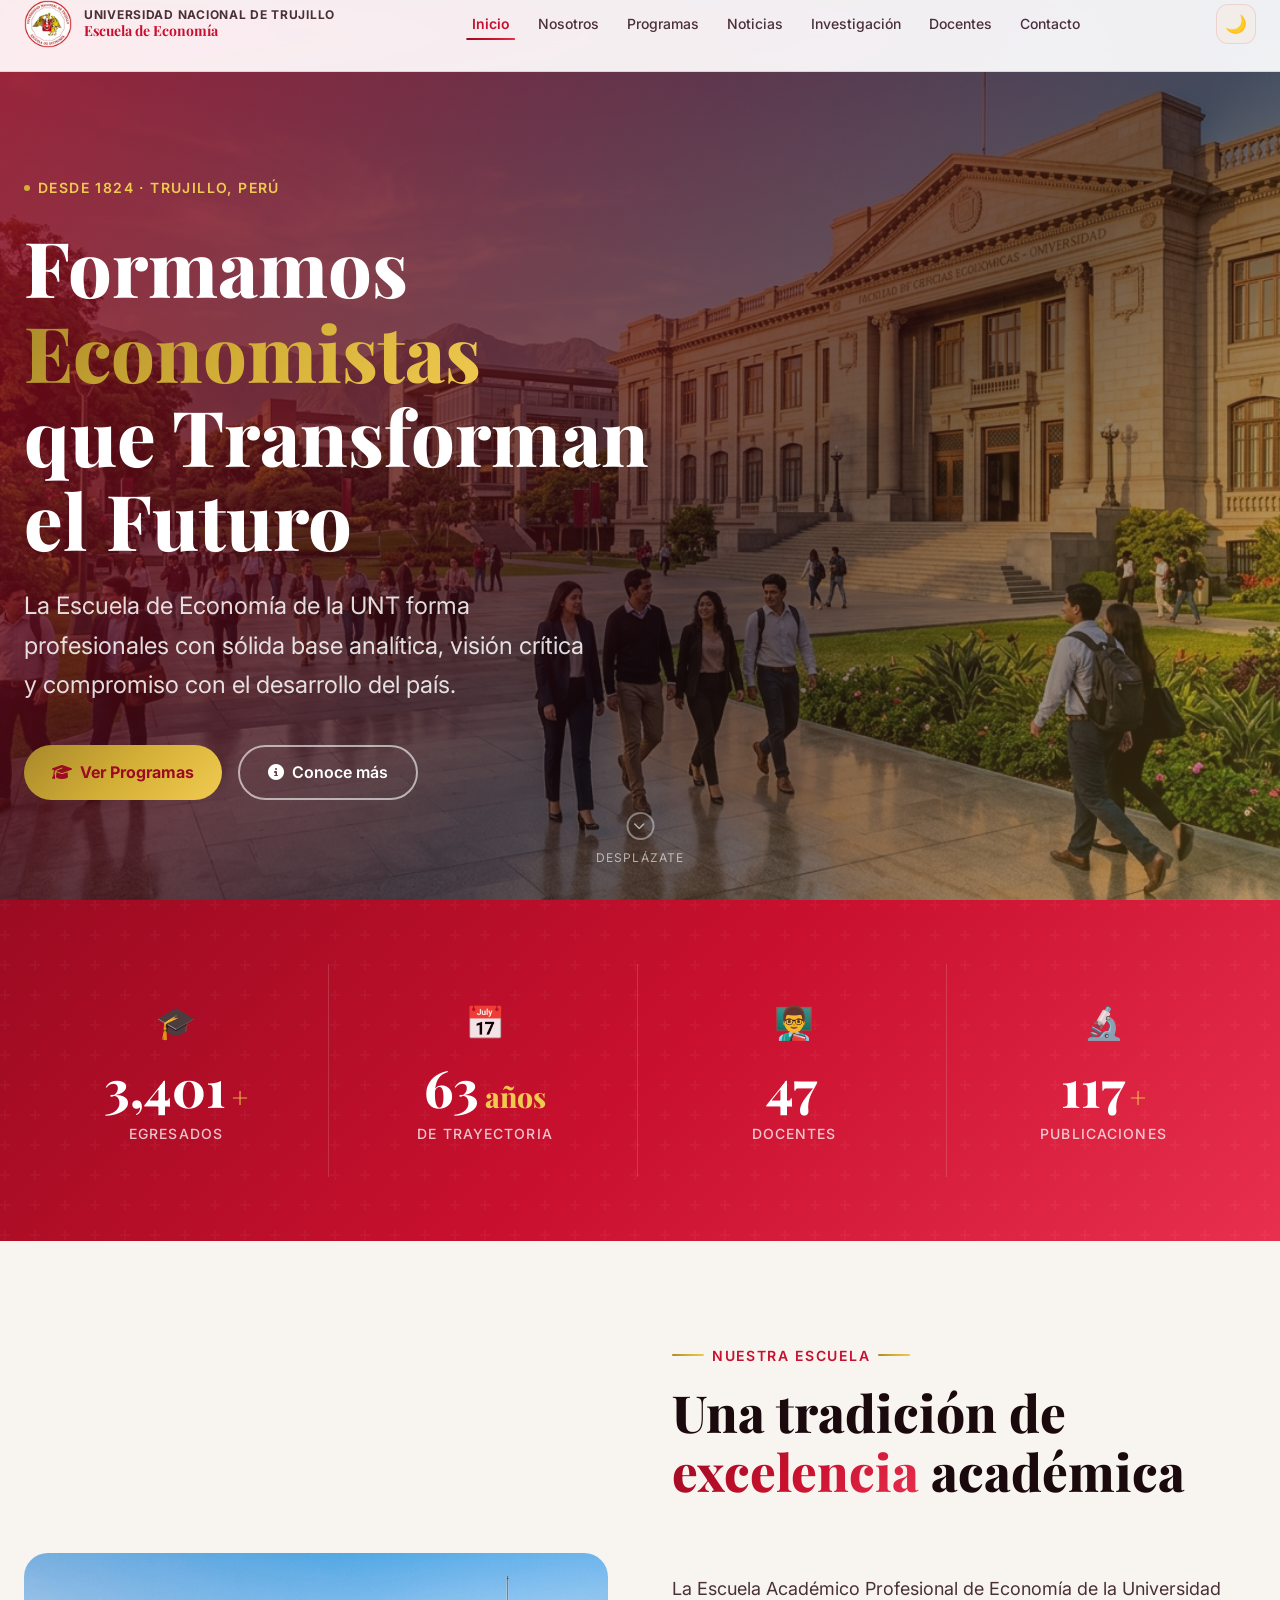
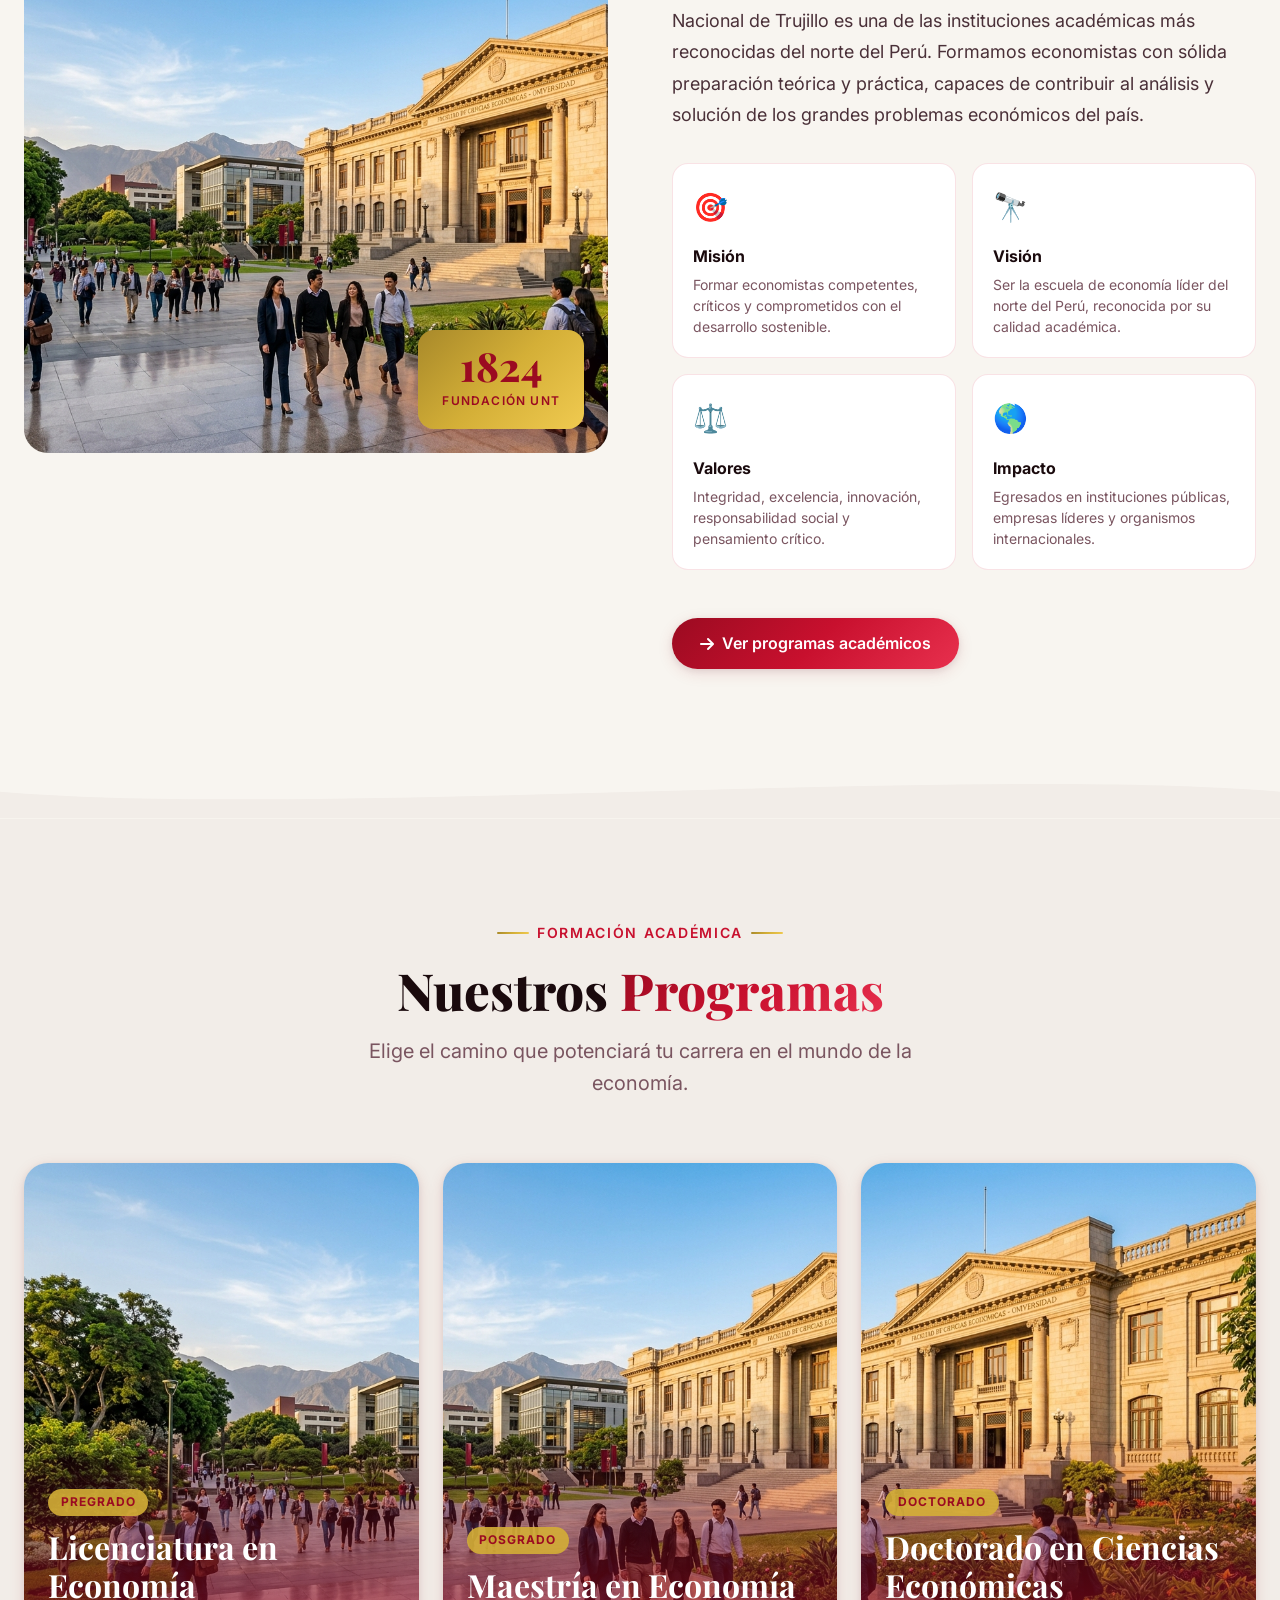
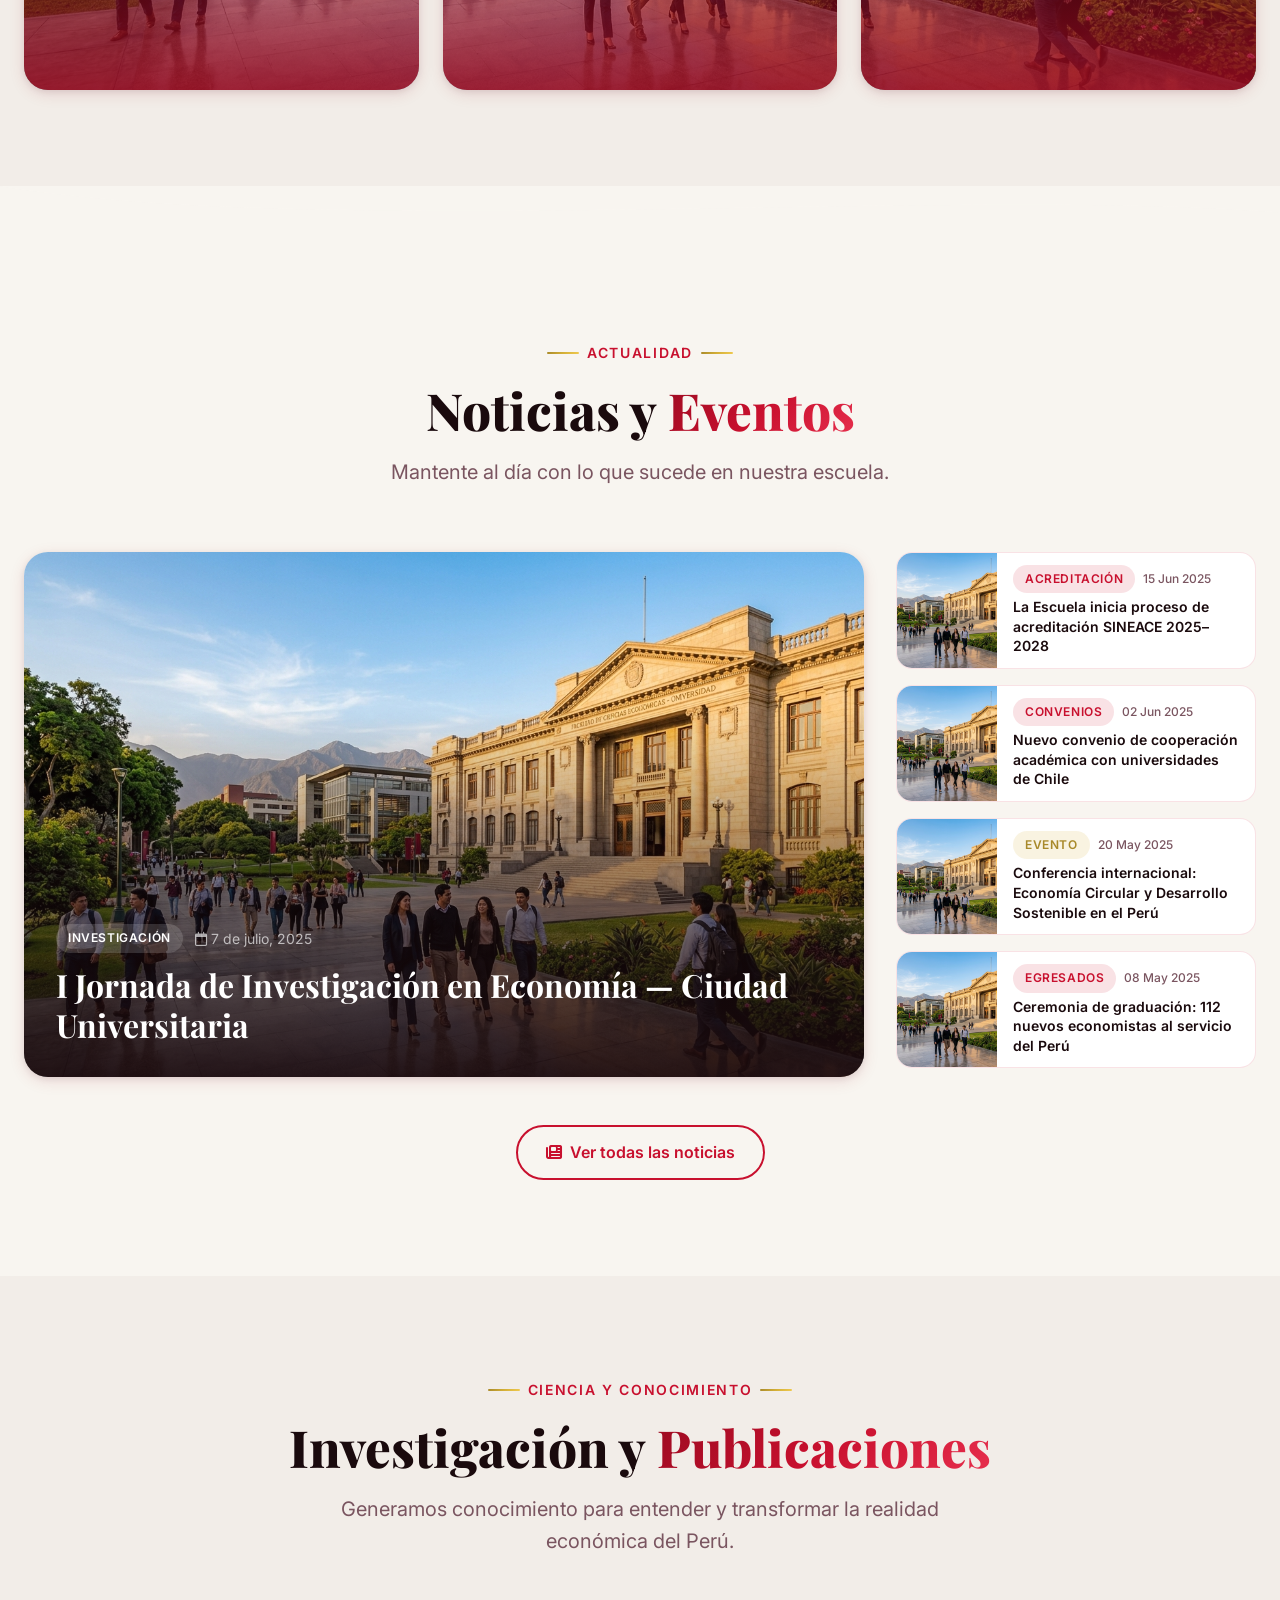
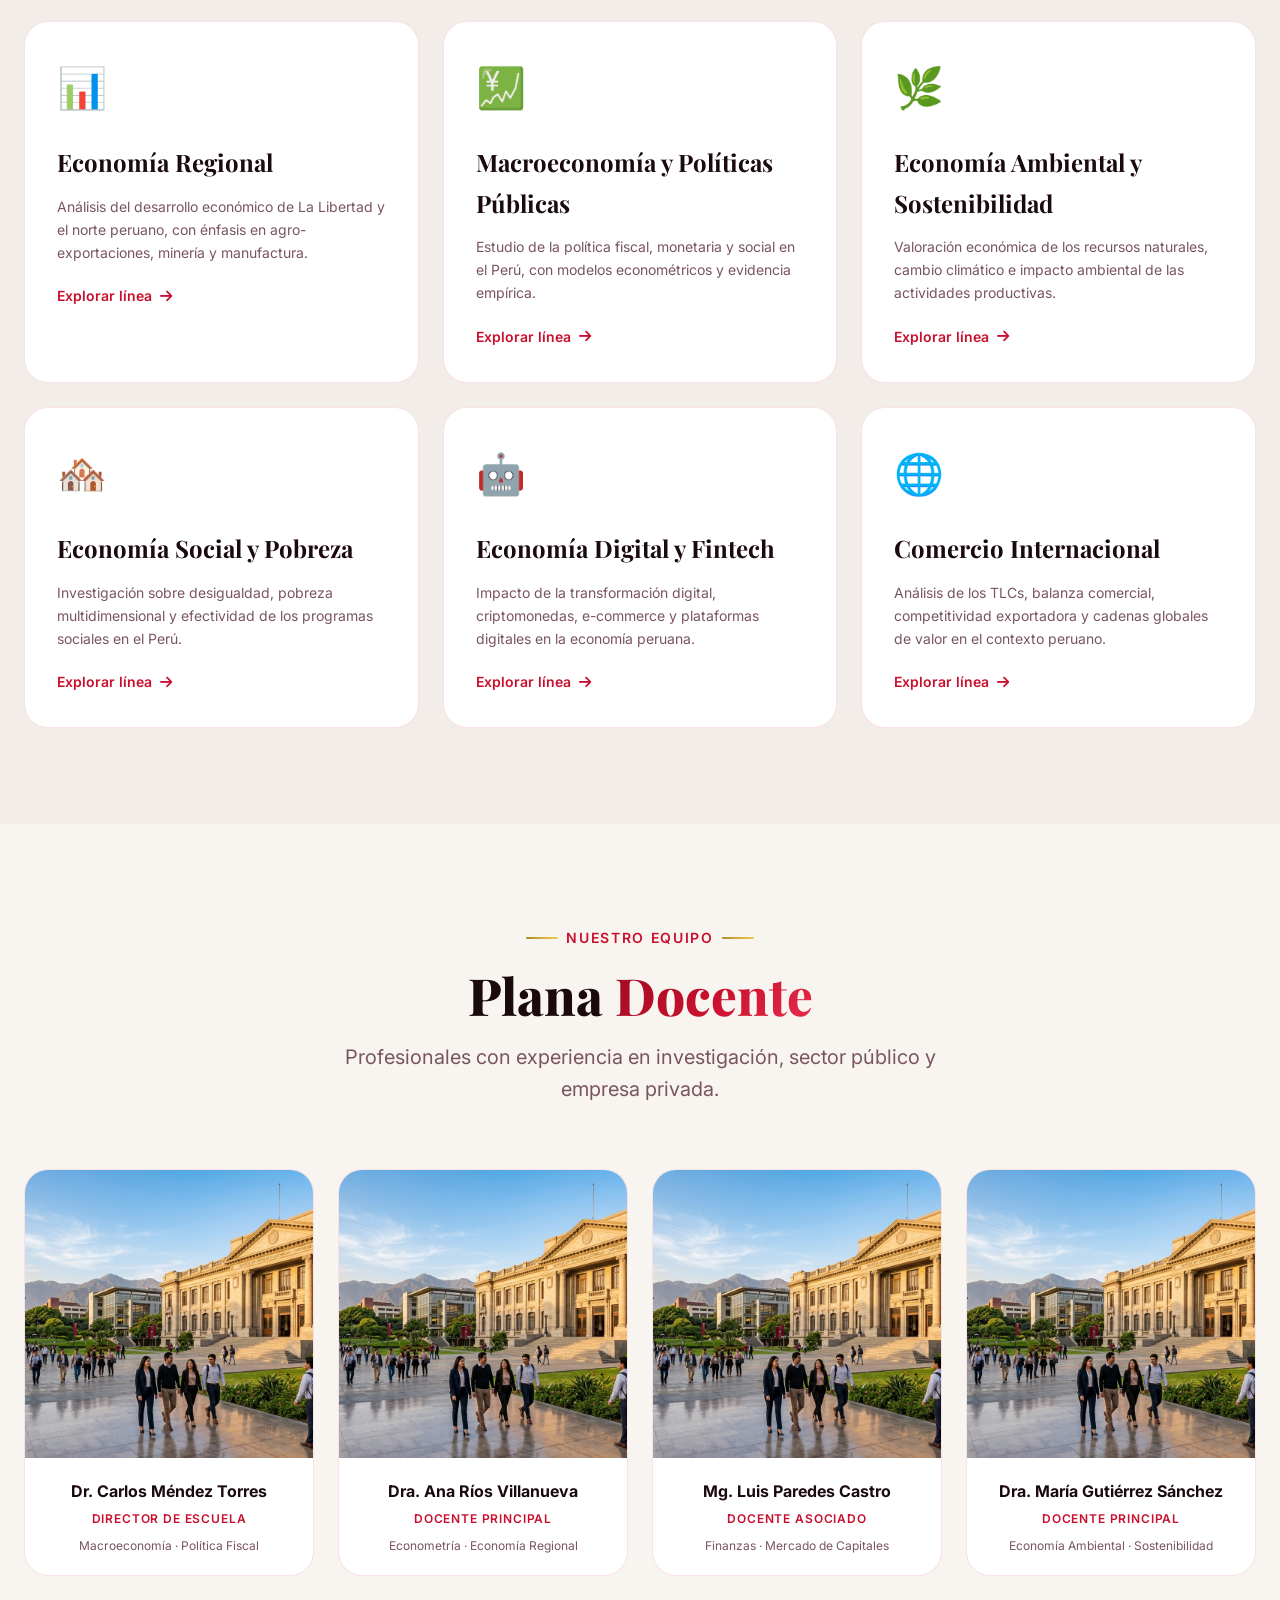
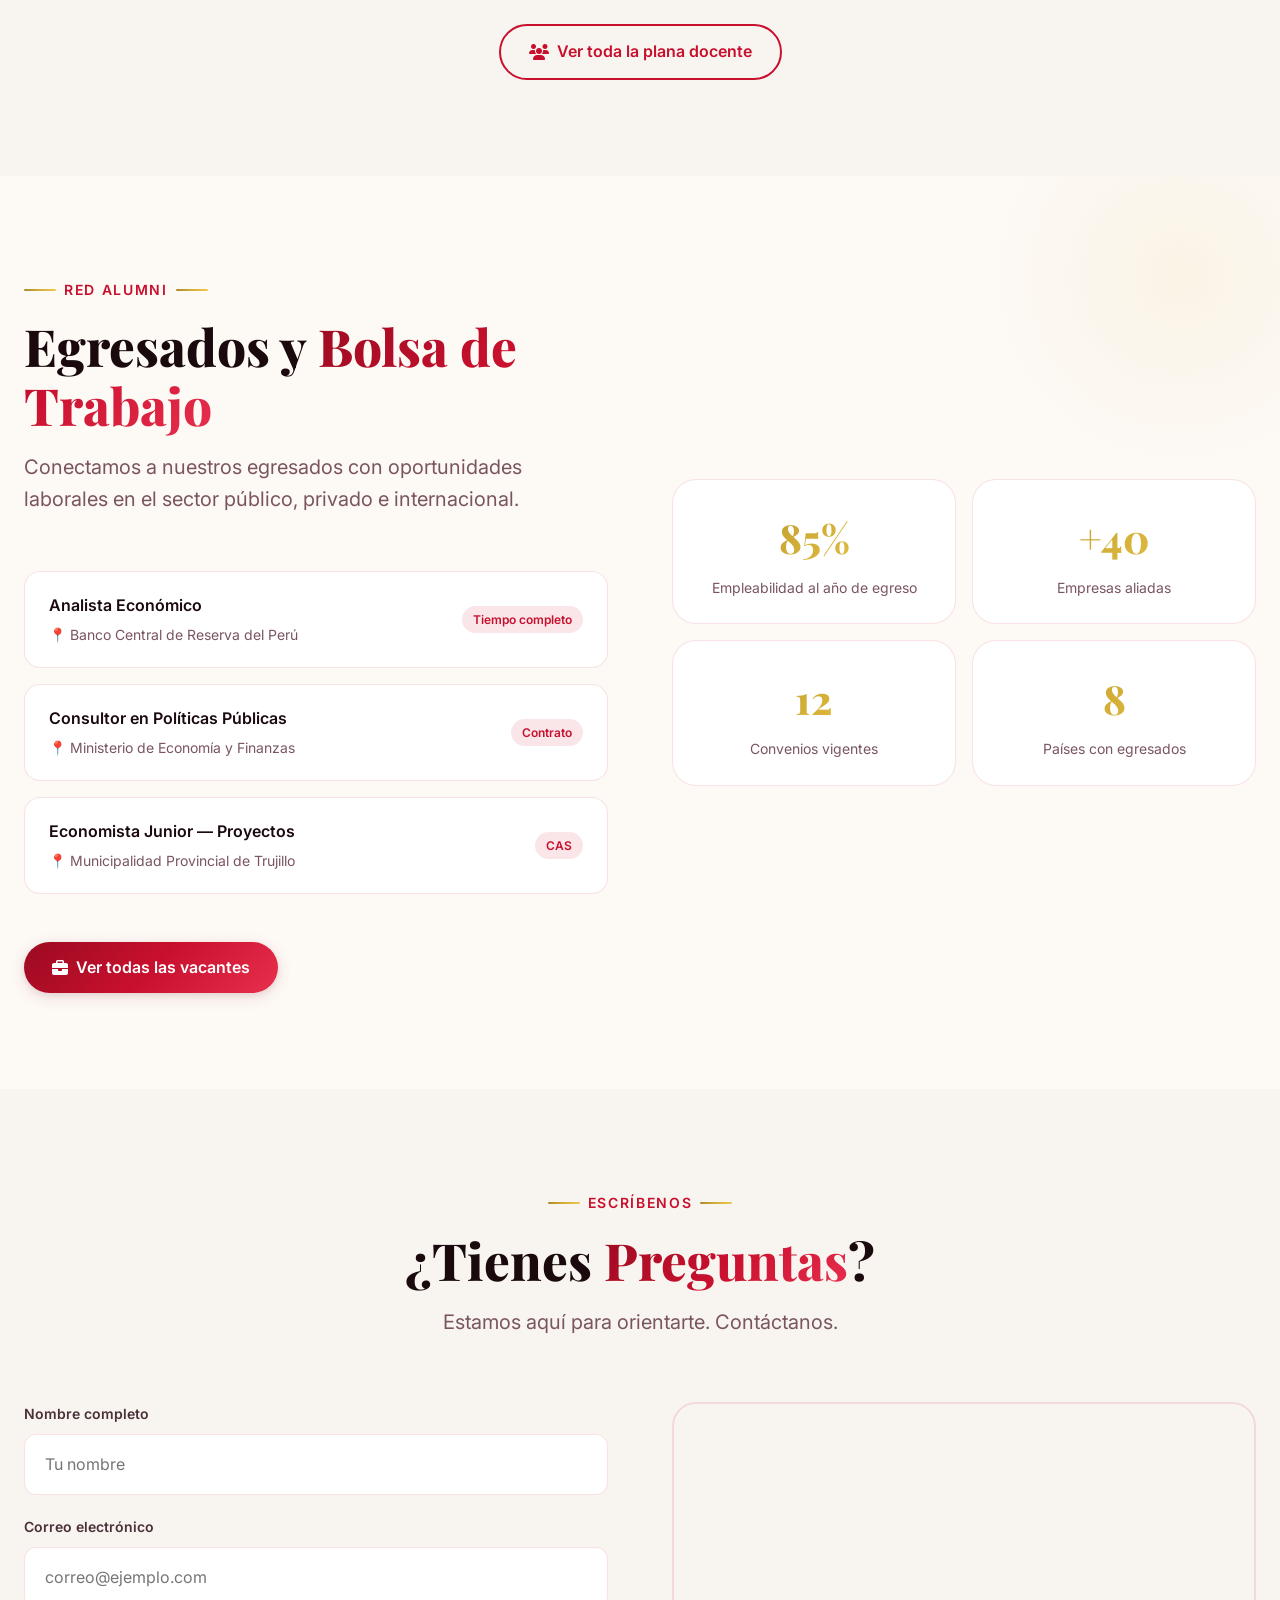
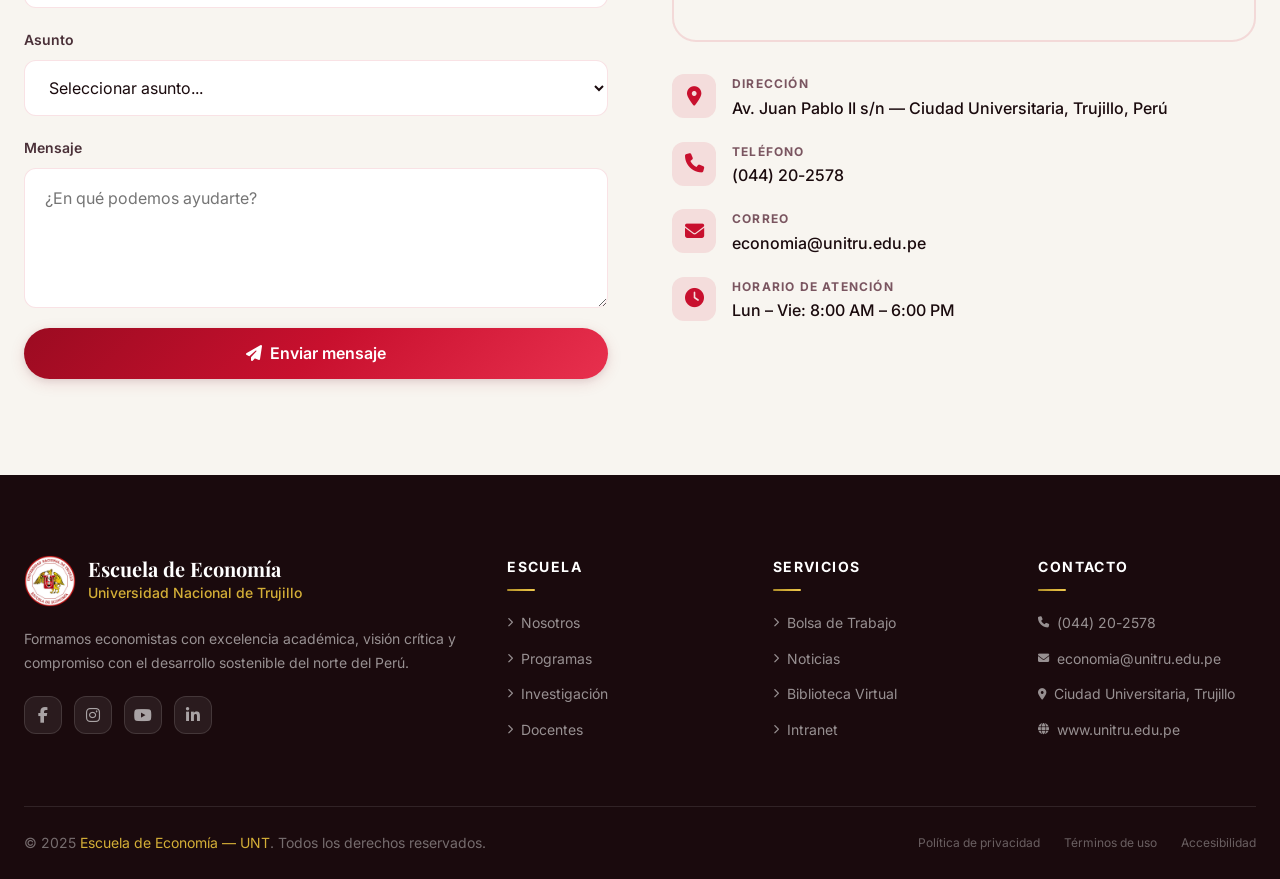
==== index.html @ b298e08c "Primer commit" ====
<!DOCTYPE html>
<html lang="es" data-theme="light">
<head>
  <meta charset="UTF-8" />
  <meta name="viewport" content="width=device-width, initial-scale=1.0" />
  <meta name="description" content="Escuela Académico Profesional de Economía de la Universidad Nacional de Trujillo. Formamos economistas líderes con visión crítica y compromiso social." />
  <meta name="keywords" content="Economía, UNT, Universidad Nacional de Trujillo, Escuela de Economía, licenciatura, maestría, investigación" />
  <meta name="author" content="Universidad Nacional de Trujillo" />
  <meta property="og:title" content="Escuela de Economía — Universidad Nacional de Trujillo" />
  <meta property="og:description" content="Formamos economistas líderes con visión crítica y compromiso social." />
  <meta property="og:type" content="website" />
  <title>Escuela de Economía — Universidad Nacional de Trujillo</title>

  <!-- Font Awesome -->
  <link rel="stylesheet" href="https://cdnjs.cloudflare.com/ajax/libs/font-awesome/6.5.0/css/all.min.css" />

  <!-- CSS -->
  <link rel="stylesheet" href="css/reset.css" />
  <link rel="stylesheet" href="css/variables.css" />
  <link rel="stylesheet" href="css/theme.css" />
  <link rel="stylesheet" href="css/main.css" />

  <!-- Theme script (se ejecuta antes del render para evitar flash) -->
  <script src="js/theme-toggle.js"></script>

  <style>
    /* Back-to-top button */
    #back-to-top {
      position: fixed;
      bottom: 2rem;
      right: 2rem;
      width: 48px;
      height: 48px;
      border-radius: 50%;
      background: var(--gradient-primary);
      color: #fff;
      display: flex;
      align-items: center;
      justify-content: center;
      font-size: 1.2rem;
      box-shadow: var(--shadow-lg);
      cursor: pointer;
      opacity: 0;
      transform: translateY(16px);
      transition: all var(--transition-base);
      z-index: 900;
      border: none;
    }
    #back-to-top.visible {
      opacity: 1;
      transform: translateY(0);
    }
    #back-to-top:hover {
      transform: translateY(-4px);
      box-shadow: var(--shadow-xl), var(--shadow-glow);
    }
    .theme-toggle .bounce-anim {
      animation: bounceBtn 0.4s ease;
    }
    @keyframes bounceBtn {
      0%  { transform: scale(1); }
      40% { transform: scale(1.25) rotate(20deg); }
      100%{ transform: scale(1) rotate(0deg); }
    }
  </style>
</head>
<body>

  <!-- ══════════════════════════════════════════
       NAVBAR
  ══════════════════════════════════════════ -->
  <header id="navbar" class="navbar" role="banner">
    <div class="container">
      <div class="navbar__inner">

        <!-- Marca -->
        <a href="#inicio" class="navbar__brand" aria-label="Inicio — Escuela de Economía UNT">
          <img src="assets/logo/logo_unt.png" alt="Escudo UNT" class="navbar__logo" />
          <div class="navbar__brand-text">
            <span class="navbar__brand-title">Universidad Nacional de Trujillo</span>
            <span class="navbar__brand-sub">Escuela de Economía</span>
          </div>
        </a>

        <!-- Nav desktop -->
        <nav class="navbar__nav" role="navigation" aria-label="Menú principal">
          <a href="#inicio"       class="navbar__link active">Inicio</a>
          <a href="#acerca"       class="navbar__link">Nosotros</a>
          <a href="#programas"    class="navbar__link">Programas</a>
          <a href="#noticias"     class="navbar__link">Noticias</a>
          <a href="#investigacion"class="navbar__link">Investigación</a>
          <a href="#docentes"     class="navbar__link">Docentes</a>
          <a href="#contacto"     class="navbar__link">Contacto</a>
        </nav>

        <!-- Acciones -->
        <div class="navbar__actions">
          <button
            id="theme-toggle-btn"
            class="theme-toggle"
            aria-label="Cambiar tema"
            title="Cambiar tema"
          >🌙</button>

          <button
            id="navbar-hamburger"
            class="navbar__hamburger"
            aria-label="Abrir menú"
            aria-expanded="false"
            aria-controls="navbar-mobile"
          >
            <span></span>
            <span></span>
            <span></span>
          </button>
        </div>

      </div>
    </div>
  </header>

  <!-- Menú mobile -->
  <nav id="navbar-mobile" class="navbar__mobile" role="navigation" aria-label="Menú móvil">
    <a href="#inicio"        class="navbar__mobile-link">🏛️ Inicio</a>
    <a href="#acerca"        class="navbar__mobile-link">📖 Nosotros</a>
    <a href="#programas"     class="navbar__mobile-link">🎓 Programas</a>
    <a href="#noticias"      class="navbar__mobile-link">📰 Noticias</a>
    <a href="#investigacion" class="navbar__mobile-link">🔬 Investigación</a>
    <a href="#docentes"      class="navbar__mobile-link">👨‍🏫 Docentes</a>
    <a href="#egresados"     class="navbar__mobile-link">💼 Egresados</a>
    <a href="#contacto"      class="navbar__mobile-link">📍 Contacto</a>
  </nav>

  <main id="main-content">

    <!-- ══════════════════════════════════════════
         HERO
    ══════════════════════════════════════════ -->
    <section id="inicio" class="hero" aria-label="Portada principal">
      <div class="hero__bg" role="img" aria-label="Campus universitario UNT"></div>
      <div class="hero__overlay"></div>

      <div class="container">
        <div class="hero__content">
          <div class="hero__eyebrow">
            <span class="hero__eyebrow-dot"></span>
            Desde 1824 · Trujillo, Perú
          </div>

          <h1 class="hero__title">
            Formamos <span class="accent">Economistas</span><br />
            que Transforman<br />el Futuro
          </h1>

          <p class="hero__subtitle">
            La Escuela de Economía de la UNT forma profesionales con sólida base
            analítica, visión crítica y compromiso con el desarrollo del país.
          </p>

          <div class="hero__cta">
            <a href="#programas" class="btn btn-accent" id="hero-cta-programas">
              <i class="fa-solid fa-graduation-cap"></i>
              Ver Programas
            </a>
            <a href="#acerca" class="btn btn-outline" id="hero-cta-nosotros" style="border-color:rgba(255,255,255,0.6); color:#fff;">
              <i class="fa-solid fa-circle-info"></i>
              Conoce más
            </a>
          </div>
        </div>
      </div>

      <div class="hero__scroll-hint" aria-hidden="true">
        <div class="hero__scroll-arrow">
          <i class="fa-solid fa-chevron-down" style="font-size:0.75rem;"></i>
        </div>
        <span>Desplázate</span>
      </div>
    </section>

    <!-- ══════════════════════════════════════════
         ESTADÍSTICAS
    ══════════════════════════════════════════ -->
    <section class="stats" aria-label="Estadísticas de la escuela">
      <div class="container">
        <div class="stats__grid">

          <div class="stat-card reveal">
            <div class="stat-card__icon">🎓</div>
            <div class="stat-card__number">
              <span data-counter="3500">0</span>
              <span class="suffix">+</span>
            </div>
            <div class="stat-card__label">Egresados</div>
          </div>

          <div class="stat-card reveal reveal-delay-1">
            <div class="stat-card__icon">📅</div>
            <div class="stat-card__number">
              <span data-counter="65">0</span>
              <span class="suffix">años</span>
            </div>
            <div class="stat-card__label">De trayectoria</div>
          </div>

          <div class="stat-card reveal reveal-delay-2">
            <div class="stat-card__icon">👨‍🏫</div>
            <div class="stat-card__number">
              <span data-counter="48">0</span>
              <span class="suffix"></span>
            </div>
            <div class="stat-card__label">Docentes</div>
          </div>

          <div class="stat-card reveal reveal-delay-3">
            <div class="stat-card__icon">🔬</div>
            <div class="stat-card__number">
              <span data-counter="120">0</span>
              <span class="suffix">+</span>
            </div>
            <div class="stat-card__label">Publicaciones</div>
          </div>

        </div>
      </div>
    </section>

    <!-- ══════════════════════════════════════════
         ACERCA DE
    ══════════════════════════════════════════ -->
    <section id="acerca" class="section" aria-labelledby="acerca-title">
      <div class="container">
        <div class="about__grid">

          <div class="about__image-wrap reveal">
            <img
              src="assets/images/hero_campus.jpg"
              alt="Campus de la Universidad Nacional de Trujillo"
              class="about__image"
              loading="lazy"
            />
            <div class="about__image-badge">
              <strong>1824</strong>
              <span>Fundación UNT</span>
            </div>
          </div>

          <div class="about__content reveal reveal-delay-2">
            <div class="section-header" style="text-align:left; margin-bottom:var(--space-8);">
              <div class="section-label">Nuestra Escuela</div>
              <h2 id="acerca-title" class="section-title">
                Una tradición de <span>excelencia</span> académica
              </h2>
            </div>

            <p class="about__text">
              La Escuela Académico Profesional de Economía de la Universidad Nacional de Trujillo
              es una de las instituciones académicas más reconocidas del norte del Perú. Formamos
              economistas con sólida preparación teórica y práctica, capaces de contribuir al
              análisis y solución de los grandes problemas económicos del país.
            </p>

            <div class="about__pillars">
              <div class="pillar-card">
                <div class="pillar-card__icon">🎯</div>
                <div class="pillar-card__title">Misión</div>
                <div class="pillar-card__desc">Formar economistas competentes, críticos y comprometidos con el desarrollo sostenible.</div>
              </div>
              <div class="pillar-card">
                <div class="pillar-card__icon">🔭</div>
                <div class="pillar-card__title">Visión</div>
                <div class="pillar-card__desc">Ser la escuela de economía líder del norte del Perú, reconocida por su calidad académica.</div>
              </div>
              <div class="pillar-card">
                <div class="pillar-card__icon">⚖️</div>
                <div class="pillar-card__title">Valores</div>
                <div class="pillar-card__desc">Integridad, excelencia, innovación, responsabilidad social y pensamiento crítico.</div>
              </div>
              <div class="pillar-card">
                <div class="pillar-card__icon">🌎</div>
                <div class="pillar-card__title">Impacto</div>
                <div class="pillar-card__desc">Egresados en instituciones públicas, empresas líderes y organismos internacionales.</div>
              </div>
            </div>

            <div style="margin-top:var(--space-6);">
              <a href="#programas" class="btn btn-primary" id="acerca-cta">
                <i class="fa-solid fa-arrow-right"></i>
                Ver programas académicos
              </a>
            </div>
          </div>

        </div>
      </div>
    </section>

    <!-- WAVE DIVIDER -->
    <div class="wave-divider" aria-hidden="true">
      <svg viewBox="0 0 1440 60" xmlns="http://www.w3.org/2000/svg" preserveAspectRatio="none">
        <path d="M0,30 C360,60 1080,0 1440,30 L1440,60 L0,60 Z" fill="var(--clr-bg-alt)" />
      </svg>
    </div>

    <!-- ══════════════════════════════════════════
         PROGRAMAS ACADÉMICOS
    ══════════════════════════════════════════ -->
    <section id="programas" class="section section--alt" aria-labelledby="programas-title">
      <div class="container">
        <div class="section-header reveal">
          <div class="section-label">Formación Académica</div>
          <h2 id="programas-title" class="section-title">Nuestros <span>Programas</span></h2>
          <p class="section-subtitle">
            Elige el camino que potenciará tu carrera en el mundo de la economía.
          </p>
        </div>

        <div class="programs__grid">

          <div class="program-card reveal">
            <div class="program-card__bg" style="background-image: url('assets/images/hero_campus.jpg'); background-position: left center;"></div>
            <div class="program-card__overlay"></div>
            <div class="program-card__content">
              <span class="program-card__badge">Pregrado</span>
              <h3 class="program-card__title">Licenciatura en Economía</h3>
              <p class="program-card__desc">
                Programa de 5 años con sólida formación en teoría económica, econometría,
                políticas públicas y gestión empresarial.
              </p>
              <a href="#contacto" class="program-card__link" id="prog-licenciatura">
                Más información <i class="fa-solid fa-arrow-right"></i>
              </a>
            </div>
          </div>

          <div class="program-card reveal reveal-delay-2">
            <div class="program-card__bg" style="background-image: url('assets/images/hero_campus.jpg'); background-position: center;"></div>
            <div class="program-card__overlay"></div>
            <div class="program-card__content">
              <span class="program-card__badge">Posgrado</span>
              <h3 class="program-card__title">Maestría en Economía</h3>
              <p class="program-card__desc">
                Profundización en economía aplicada, investigación cuantitativa
                y políticas de desarrollo regional y nacional.
              </p>
              <a href="#contacto" class="program-card__link" id="prog-maestria">
                Más información <i class="fa-solid fa-arrow-right"></i>
              </a>
            </div>
          </div>

          <div class="program-card reveal reveal-delay-3">
            <div class="program-card__bg" style="background-image: url('assets/images/hero_campus.jpg'); background-position: right center;"></div>
            <div class="program-card__overlay"></div>
            <div class="program-card__content">
              <span class="program-card__badge">Doctorado</span>
              <h3 class="program-card__title">Doctorado en Ciencias Económicas</h3>
              <p class="program-card__desc">
                Formación de alto nivel para investigadores y académicos con impacto
                en la frontera del conocimiento económico.
              </p>
              <a href="#contacto" class="program-card__link" id="prog-doctorado">
                Más información <i class="fa-solid fa-arrow-right"></i>
              </a>
            </div>
          </div>

        </div>
      </div>
    </section>

    <!-- WAVE DIVIDER -->
    <div class="wave-divider" aria-hidden="true">
      <svg viewBox="0 0 1440 60" xmlns="http://www.w3.org/2000/svg" preserveAspectRatio="none">
        <path d="M0,0 C360,60 1080,0 1440,30 L1440,60 L0,60 Z" fill="var(--clr-bg)" />
      </svg>
    </div>

    <!-- ══════════════════════════════════════════
         NOTICIAS Y EVENTOS
    ══════════════════════════════════════════ -->
    <section id="noticias" class="section" aria-labelledby="noticias-title">
      <div class="container">
        <div class="section-header reveal">
          <div class="section-label">Actualidad</div>
          <h2 id="noticias-title" class="section-title">Noticias y <span>Eventos</span></h2>
          <p class="section-subtitle">Mantente al día con lo que sucede en nuestra escuela.</p>
        </div>

        <div class="news__layout">

          <!-- Noticia principal -->
          <div class="news__main-card reveal">
            <img
              src="assets/images/hero_campus.jpg"
              alt="I Jornada de Investigación en Economía"
              class="news__main-img"
              loading="lazy"
            />
            <div class="news__main-overlay"></div>
            <div class="news__main-content">
              <div class="news__main-meta">
                <span class="badge badge--dark">Investigación</span>
                <span style="color:rgba(255,255,255,0.65); font-size:var(--text-sm);">
                  <i class="fa-regular fa-calendar"></i> 7 de julio, 2025
                </span>
              </div>
              <h3 class="news__main-title">
                I Jornada de Investigación en Economía — Ciudad Universitaria
              </h3>
            </div>
          </div>

          <!-- Lista de noticias -->
          <div class="news__list reveal reveal-delay-2">

            <article class="news-item">
              <img src="assets/images/hero_campus.jpg" alt="Acreditación" class="news-item__img" loading="lazy" />
              <div class="news-item__content">
                <div class="news-item__meta">
                  <span class="badge badge--primary">Acreditación</span>
                  <span class="news-item__date">15 Jun 2025</span>
                </div>
                <h4 class="news-item__title">La Escuela inicia proceso de acreditación SINEACE 2025–2028</h4>
              </div>
            </article>

            <article class="news-item">
              <img src="assets/images/hero_campus.jpg" alt="Convenio" class="news-item__img" loading="lazy" />
              <div class="news-item__content">
                <div class="news-item__meta">
                  <span class="badge badge--primary">Convenios</span>
                  <span class="news-item__date">02 Jun 2025</span>
                </div>
                <h4 class="news-item__title">Nuevo convenio de cooperación académica con universidades de Chile</h4>
              </div>
            </article>

            <article class="news-item">
              <img src="assets/images/hero_campus.jpg" alt="Conferencia" class="news-item__img" loading="lazy" />
              <div class="news-item__content">
                <div class="news-item__meta">
                  <span class="badge badge--accent">Evento</span>
                  <span class="news-item__date">20 May 2025</span>
                </div>
                <h4 class="news-item__title">Conferencia internacional: Economía Circular y Desarrollo Sostenible en el Perú</h4>
              </div>
            </article>

            <article class="news-item">
              <img src="assets/images/hero_campus.jpg" alt="Egresados" class="news-item__img" loading="lazy" />
              <div class="news-item__content">
                <div class="news-item__meta">
                  <span class="badge badge--primary">Egresados</span>
                  <span class="news-item__date">08 May 2025</span>
                </div>
                <h4 class="news-item__title">Ceremonia de graduación: 112 nuevos economistas al servicio del Perú</h4>
              </div>
            </article>

          </div>
        </div>

        <div class="news__more reveal">
          <a href="#" class="btn btn-outline" id="btn-ver-noticias">
            <i class="fa-solid fa-newspaper"></i>
            Ver todas las noticias
          </a>
        </div>
      </div>
    </section>

    <!-- ══════════════════════════════════════════
         INVESTIGACIÓN
    ══════════════════════════════════════════ -->
    <section id="investigacion" class="section section--alt" aria-labelledby="investigacion-title">
      <div class="container">
        <div class="section-header reveal">
          <div class="section-label">Ciencia y Conocimiento</div>
          <h2 id="investigacion-title" class="section-title">Investigación y <span>Publicaciones</span></h2>
          <p class="section-subtitle">
            Generamos conocimiento para entender y transformar la realidad económica del Perú.
          </p>
        </div>

        <div class="research__grid">

          <div class="research-card reveal">
            <div class="research-card__icon">📊</div>
            <h3 class="research-card__title">Economía Regional</h3>
            <p class="research-card__desc">
              Análisis del desarrollo económico de La Libertad y el norte peruano,
              con énfasis en agro-exportaciones, minería y manufactura.
            </p>
            <a href="#" class="research-card__link" id="inv-regional">
              Explorar línea <i class="fa-solid fa-arrow-right"></i>
            </a>
          </div>

          <div class="research-card reveal reveal-delay-1">
            <div class="research-card__icon">💹</div>
            <h3 class="research-card__title">Macroeconomía y Políticas Públicas</h3>
            <p class="research-card__desc">
              Estudio de la política fiscal, monetaria y social en el Perú,
              con modelos econométricos y evidencia empírica.
            </p>
            <a href="#" class="research-card__link" id="inv-macro">
              Explorar línea <i class="fa-solid fa-arrow-right"></i>
            </a>
          </div>

          <div class="research-card reveal reveal-delay-2">
            <div class="research-card__icon">🌿</div>
            <h3 class="research-card__title">Economía Ambiental y Sostenibilidad</h3>
            <p class="research-card__desc">
              Valoración económica de los recursos naturales, cambio climático
              e impacto ambiental de las actividades productivas.
            </p>
            <a href="#" class="research-card__link" id="inv-ambiental">
              Explorar línea <i class="fa-solid fa-arrow-right"></i>
            </a>
          </div>

          <div class="research-card reveal reveal-delay-1">
            <div class="research-card__icon">🏘️</div>
            <h3 class="research-card__title">Economía Social y Pobreza</h3>
            <p class="research-card__desc">
              Investigación sobre desigualdad, pobreza multidimensional y
              efectividad de los programas sociales en el Perú.
            </p>
            <a href="#" class="research-card__link" id="inv-social">
              Explorar línea <i class="fa-solid fa-arrow-right"></i>
            </a>
          </div>

          <div class="research-card reveal reveal-delay-2">
            <div class="research-card__icon">🤖</div>
            <h3 class="research-card__title">Economía Digital y Fintech</h3>
            <p class="research-card__desc">
              Impacto de la transformación digital, criptomonedas, e-commerce
              y plataformas digitales en la economía peruana.
            </p>
            <a href="#" class="research-card__link" id="inv-digital">
              Explorar línea <i class="fa-solid fa-arrow-right"></i>
            </a>
          </div>

          <div class="research-card reveal reveal-delay-3">
            <div class="research-card__icon">🌐</div>
            <h3 class="research-card__title">Comercio Internacional</h3>
            <p class="research-card__desc">
              Análisis de los TLCs, balanza comercial, competitividad exportadora
              y cadenas globales de valor en el contexto peruano.
            </p>
            <a href="#" class="research-card__link" id="inv-comercio">
              Explorar línea <i class="fa-solid fa-arrow-right"></i>
            </a>
          </div>

        </div>
      </div>
    </section>

    <!-- ══════════════════════════════════════════
         DOCENTES
    ══════════════════════════════════════════ -->
    <section id="docentes" class="section" aria-labelledby="docentes-title">
      <div class="container">
        <div class="section-header reveal">
          <div class="section-label">Nuestro Equipo</div>
          <h2 id="docentes-title" class="section-title">Plana <span>Docente</span></h2>
          <p class="section-subtitle">
            Profesionales con experiencia en investigación, sector público y empresa privada.
          </p>
        </div>

        <div class="faculty__grid">

          <div class="faculty-card reveal">
            <div class="faculty-card__img-wrap">
              <img src="assets/images/hero_campus.jpg" alt="Dr. Carlos Méndez" class="faculty-card__img" loading="lazy" />
              <div class="faculty-card__overlay">
                <a href="#" class="faculty-card__social-btn" aria-label="LinkedIn Dr. Méndez" id="doc1-linkedin"><i class="fab fa-linkedin-in"></i></a>
                <a href="#" class="faculty-card__social-btn" aria-label="Email Dr. Méndez" id="doc1-email"><i class="fa-solid fa-envelope"></i></a>
              </div>
            </div>
            <div class="faculty-card__info">
              <div class="faculty-card__name">Dr. Carlos Méndez Torres</div>
              <div class="faculty-card__role">Director de Escuela</div>
              <div class="faculty-card__specialty">Macroeconomía · Política Fiscal</div>
            </div>
          </div>

          <div class="faculty-card reveal reveal-delay-1">
            <div class="faculty-card__img-wrap">
              <img src="assets/images/hero_campus.jpg" alt="Dra. Ana Ríos" class="faculty-card__img" loading="lazy" />
              <div class="faculty-card__overlay">
                <a href="#" class="faculty-card__social-btn" aria-label="LinkedIn Dra. Ríos" id="doc2-linkedin"><i class="fab fa-linkedin-in"></i></a>
                <a href="#" class="faculty-card__social-btn" aria-label="Email Dra. Ríos" id="doc2-email"><i class="fa-solid fa-envelope"></i></a>
              </div>
            </div>
            <div class="faculty-card__info">
              <div class="faculty-card__name">Dra. Ana Ríos Villanueva</div>
              <div class="faculty-card__role">Docente Principal</div>
              <div class="faculty-card__specialty">Econometría · Economía Regional</div>
            </div>
          </div>

          <div class="faculty-card reveal reveal-delay-2">
            <div class="faculty-card__img-wrap">
              <img src="assets/images/hero_campus.jpg" alt="Mg. Luis Paredes" class="faculty-card__img" loading="lazy" />
              <div class="faculty-card__overlay">
                <a href="#" class="faculty-card__social-btn" aria-label="LinkedIn Mg. Paredes" id="doc3-linkedin"><i class="fab fa-linkedin-in"></i></a>
                <a href="#" class="faculty-card__social-btn" aria-label="Email Mg. Paredes" id="doc3-email"><i class="fa-solid fa-envelope"></i></a>
              </div>
            </div>
            <div class="faculty-card__info">
              <div class="faculty-card__name">Mg. Luis Paredes Castro</div>
              <div class="faculty-card__role">Docente Asociado</div>
              <div class="faculty-card__specialty">Finanzas · Mercado de Capitales</div>
            </div>
          </div>

          <div class="faculty-card reveal reveal-delay-3">
            <div class="faculty-card__img-wrap">
              <img src="assets/images/hero_campus.jpg" alt="Dra. María Gutiérrez" class="faculty-card__img" loading="lazy" />
              <div class="faculty-card__overlay">
                <a href="#" class="faculty-card__social-btn" aria-label="LinkedIn Dra. Gutiérrez" id="doc4-linkedin"><i class="fab fa-linkedin-in"></i></a>
                <a href="#" class="faculty-card__social-btn" aria-label="Email Dra. Gutiérrez" id="doc4-email"><i class="fa-solid fa-envelope"></i></a>
              </div>
            </div>
            <div class="faculty-card__info">
              <div class="faculty-card__name">Dra. María Gutiérrez Sánchez</div>
              <div class="faculty-card__role">Docente Principal</div>
              <div class="faculty-card__specialty">Economía Ambiental · Sostenibilidad</div>
            </div>
          </div>

        </div>

        <div style="text-align:center; margin-top:var(--space-12);" class="reveal">
          <a href="#" class="btn btn-outline" id="btn-ver-docentes">
            <i class="fa-solid fa-users"></i>
            Ver toda la plana docente
          </a>
        </div>
      </div>
    </section>

    <!-- ══════════════════════════════════════════
         EGRESADOS / BOLSA DE TRABAJO
    ══════════════════════════════════════════ -->
    <section id="egresados" class="section alumni" aria-labelledby="egresados-title">
      <div class="container">
        <div class="alumni__grid">

          <div class="alumni__content reveal">
            <div class="section-header" style="text-align:left; margin-bottom:var(--space-8);">
              <div class="section-label">Red Alumni</div>
              <h2 id="egresados-title" class="section-title">Egresados y <span>Bolsa de Trabajo</span></h2>
              <p class="section-subtitle" style="margin:0; text-align:left;">
                Conectamos a nuestros egresados con oportunidades laborales en el sector público, privado e internacional.
              </p>
            </div>

            <div class="job-list">

              <div class="job-card">
                <div class="job-card__left">
                  <div class="job-card__title">Analista Económico</div>
                  <div class="job-card__company">📍 Banco Central de Reserva del Perú</div>
                </div>
                <div class="job-card__right">
                  <span class="job-card__type">Tiempo completo</span>
                </div>
              </div>

              <div class="job-card">
                <div class="job-card__left">
                  <div class="job-card__title">Consultor en Políticas Públicas</div>
                  <div class="job-card__company">📍 Ministerio de Economía y Finanzas</div>
                </div>
                <div class="job-card__right">
                  <span class="job-card__type">Contrato</span>
                </div>
              </div>

              <div class="job-card">
                <div class="job-card__left">
                  <div class="job-card__title">Economista Junior — Proyectos</div>
                  <div class="job-card__company">📍 Municipalidad Provincial de Trujillo</div>
                </div>
                <div class="job-card__right">
                  <span class="job-card__type">CAS</span>
                </div>
              </div>

            </div>

            <div style="margin-top:var(--space-6);">
              <a href="#" class="btn btn-primary" id="btn-bolsa-trabajo">
                <i class="fa-solid fa-briefcase"></i>
                Ver todas las vacantes
              </a>
            </div>
          </div>

          <div class="alumni__visual reveal reveal-delay-2">
            <div class="alumni__numbers">
              <div class="alumni-stat">
                <div class="alumni-stat__number">85%</div>
                <div class="alumni-stat__label">Empleabilidad al año de egreso</div>
              </div>
              <div class="alumni-stat">
                <div class="alumni-stat__number">+40</div>
                <div class="alumni-stat__label">Empresas aliadas</div>
              </div>
              <div class="alumni-stat">
                <div class="alumni-stat__number">12</div>
                <div class="alumni-stat__label">Convenios vigentes</div>
              </div>
              <div class="alumni-stat">
                <div class="alumni-stat__number">8</div>
                <div class="alumni-stat__label">Países con egresados</div>
              </div>
            </div>
          </div>

        </div>
      </div>
    </section>

    <!-- ══════════════════════════════════════════
         CONTACTO
    ══════════════════════════════════════════ -->
    <section id="contacto" class="section" aria-labelledby="contacto-title">
      <div class="container">
        <div class="section-header reveal">
          <div class="section-label">Escríbenos</div>
          <h2 id="contacto-title" class="section-title">¿Tienes <span>Preguntas</span>?</h2>
          <p class="section-subtitle">Estamos aquí para orientarte. Contáctanos.</p>
        </div>

        <div class="contact__grid">

          <!-- Formulario -->
          <div class="reveal">
            <form id="contact-form" class="contact-form" novalidate>
              <div class="form-group">
                <label for="contact-name">Nombre completo</label>
                <input type="text" id="contact-name" name="name" placeholder="Tu nombre" required />
              </div>
              <div class="form-group">
                <label for="contact-email">Correo electrónico</label>
                <input type="email" id="contact-email" name="email" placeholder="correo@ejemplo.com" required />
              </div>
              <div class="form-group">
                <label for="contact-subject">Asunto</label>
                <select id="contact-subject" name="subject">
                  <option value="">Seleccionar asunto...</option>
                  <option value="admision">Admisión</option>
                  <option value="programas">Programas académicos</option>
                  <option value="investigacion">Investigación</option>
                  <option value="egresados">Egresados / Bolsa de trabajo</option>
                  <option value="otro">Otro</option>
                </select>
              </div>
              <div class="form-group">
                <label for="contact-message">Mensaje</label>
                <textarea id="contact-message" name="message" placeholder="¿En qué podemos ayudarte?" required></textarea>
              </div>
              <button type="submit" class="btn btn-primary" id="contact-submit" style="width:100%; justify-content:center;">
                <i class="fa-solid fa-paper-plane"></i>
                Enviar mensaje
              </button>
            </form>
          </div>

          <!-- Info y mapa -->
          <div class="contact-info reveal reveal-delay-2">
            <div class="contact-info__map">
              <iframe
                src="https://www.google.com/maps/embed?pb=!1m18!1m12!1m3!1d3949.761834870339!2d-79.04455!3d-8.10956!2m3!1f0!2f0!3f0!3m2!1i1024!2i768!4f13.1!3m3!1m2!1s0x91ad3d8a5c1d18bf%3A0x8b88e8e8e8e8e8e8!2sUniversidad%20Nacional%20de%20Trujillo!5e0!3m2!1ses!2spe!4v1234567890"
                title="Mapa Universidad Nacional de Trujillo"
                loading="lazy"
                referrerpolicy="no-referrer-when-downgrade"
              ></iframe>
            </div>

            <div style="display:flex; flex-direction:column; gap:var(--space-5);">
              <div class="contact-detail">
                <div class="contact-detail__icon"><i class="fa-solid fa-location-dot"></i></div>
                <div>
                  <div class="contact-detail__label">Dirección</div>
                  <div class="contact-detail__value">Av. Juan Pablo II s/n — Ciudad Universitaria, Trujillo, Perú</div>
                </div>
              </div>

              <div class="contact-detail">
                <div class="contact-detail__icon"><i class="fa-solid fa-phone"></i></div>
                <div>
                  <div class="contact-detail__label">Teléfono</div>
                  <div class="contact-detail__value">(044) 20-2578</div>
                </div>
              </div>

              <div class="contact-detail">
                <div class="contact-detail__icon"><i class="fa-solid fa-envelope"></i></div>
                <div>
                  <div class="contact-detail__label">Correo</div>
                  <div class="contact-detail__value">economia@unitru.edu.pe</div>
                </div>
              </div>

              <div class="contact-detail">
                <div class="contact-detail__icon"><i class="fa-solid fa-clock"></i></div>
                <div>
                  <div class="contact-detail__label">Horario de atención</div>
                  <div class="contact-detail__value">Lun – Vie: 8:00 AM – 6:00 PM</div>
                </div>
              </div>
            </div>
          </div>

        </div>
      </div>
    </section>

  </main>

  <!-- ══════════════════════════════════════════
       FOOTER
  ══════════════════════════════════════════ -->
  <footer class="footer" role="contentinfo">
    <div class="container">
      <div class="footer__grid">

        <!-- Marca -->
        <div class="footer__brand">
          <div class="footer__logo-wrap">
            <img src="assets/logo/logo_unt.png" alt="Escudo UNT" class="footer__logo" />
            <div>
              <div class="footer__brand-name">Escuela de Economía</div>
              <div class="footer__brand-sub">Universidad Nacional de Trujillo</div>
            </div>
          </div>
          <p class="footer__desc">
            Formamos economistas con excelencia académica, visión crítica y
            compromiso con el desarrollo sostenible del norte del Perú.
          </p>
          <div class="footer__social">
            <a href="#" class="footer__social-btn" aria-label="Facebook" id="footer-facebook"><i class="fab fa-facebook-f"></i></a>
            <a href="#" class="footer__social-btn" aria-label="Instagram" id="footer-instagram"><i class="fab fa-instagram"></i></a>
            <a href="#" class="footer__social-btn" aria-label="YouTube" id="footer-youtube"><i class="fab fa-youtube"></i></a>
            <a href="#" class="footer__social-btn" aria-label="LinkedIn" id="footer-linkedin"><i class="fab fa-linkedin-in"></i></a>
          </div>
        </div>

        <!-- Links rápidos -->
        <div>
          <div class="footer__col-title">Escuela</div>
          <div class="footer__links">
            <a href="#acerca"       class="footer__link"><i class="fa-solid fa-chevron-right" style="font-size:0.6rem;"></i> Nosotros</a>
            <a href="#programas"    class="footer__link"><i class="fa-solid fa-chevron-right" style="font-size:0.6rem;"></i> Programas</a>
            <a href="#investigacion"class="footer__link"><i class="fa-solid fa-chevron-right" style="font-size:0.6rem;"></i> Investigación</a>
            <a href="#docentes"     class="footer__link"><i class="fa-solid fa-chevron-right" style="font-size:0.6rem;"></i> Docentes</a>
          </div>
        </div>

        <!-- Servicios -->
        <div>
          <div class="footer__col-title">Servicios</div>
          <div class="footer__links">
            <a href="#egresados" class="footer__link"><i class="fa-solid fa-chevron-right" style="font-size:0.6rem;"></i> Bolsa de Trabajo</a>
            <a href="#noticias"  class="footer__link"><i class="fa-solid fa-chevron-right" style="font-size:0.6rem;"></i> Noticias</a>
            <a href="#"          class="footer__link" id="footer-biblioteca"><i class="fa-solid fa-chevron-right" style="font-size:0.6rem;"></i> Biblioteca Virtual</a>
            <a href="#"          class="footer__link" id="footer-intranet"><i class="fa-solid fa-chevron-right" style="font-size:0.6rem;"></i> Intranet</a>
          </div>
        </div>

        <!-- Contacto rápido -->
        <div>
          <div class="footer__col-title">Contacto</div>
          <div class="footer__links">
            <a href="tel:044202578"               class="footer__link"><i class="fa-solid fa-phone" style="font-size:0.7rem;"></i> (044) 20-2578</a>
            <a href="mailto:economia@unitru.edu.pe" class="footer__link"><i class="fa-solid fa-envelope" style="font-size:0.7rem;"></i> economia@unitru.edu.pe</a>
            <a href="#contacto"                   class="footer__link"><i class="fa-solid fa-location-dot" style="font-size:0.7rem;"></i> Ciudad Universitaria, Trujillo</a>
            <a href="https://www.unitru.edu.pe" target="_blank" rel="noopener" class="footer__link"><i class="fa-solid fa-globe" style="font-size:0.7rem;"></i> www.unitru.edu.pe</a>
          </div>
        </div>

      </div>

      <!-- Bottom bar -->
      <div class="footer__bottom">
        <div class="footer__copy">
          © 2025 <span>Escuela de Economía — UNT</span>. Todos los derechos reservados.
        </div>
        <div class="footer__legal">
          <a href="#">Política de privacidad</a>
          <a href="#">Términos de uso</a>
          <a href="#">Accesibilidad</a>
        </div>
      </div>
    </div>
  </footer>

  <!-- Botón volver arriba -->
  <button id="back-to-top" aria-label="Volver al inicio" title="Volver al inicio">
    <i class="fa-solid fa-chevron-up"></i>
  </button>

  <!-- Scripts -->
  <script src="js/navbar.js" defer></script>
  <script src="js/animations.js" defer></script>

</body>
</html>
---- css/variables.css ----
/* =============================================
   VARIABLES CSS — Sistema de Diseño UNT Economía
   Identidad institucional: Rojo #C8102E · Dorado #D4AF37
   ============================================= */

:root {
  /* ── Colores Institucionales ── */
  --clr-primary:        #C8102E;
  --clr-primary-dark:   #9B0B21;
  --clr-primary-light:  #e8304e;
  --clr-accent:         #D4AF37;
  --clr-accent-dark:    #A8892A;
  --clr-accent-light:   #F0CA50;

  /* ── Fondo y Superficie (Light Mode por defecto) ── */
  --clr-bg:             #F8F5F0;
  --clr-bg-alt:         #F2EDE8;
  --clr-surface:        #FFFFFF;
  --clr-surface-2:      #FDF9F5;
  --clr-border:         rgba(200, 16, 46, 0.12);

  /* ── Texto ── */
  --clr-text:           #1a0a0d;
  --clr-text-secondary: #4a3038;
  --clr-text-muted:     #7a5560;
  --clr-text-inverse:   #FFFFFF;

  /* ── Gradientes ── */
  --gradient-primary:   linear-gradient(135deg, #9B0B21 0%, #C8102E 50%, #e8304e 100%);
  --gradient-accent:    linear-gradient(135deg, #A8892A 0%, #D4AF37 50%, #F0CA50 100%);
  --gradient-hero:      linear-gradient(135deg, rgba(155,11,33,0.88) 0%, rgba(26,10,13,0.65) 60%, rgba(212,175,55,0.25) 100%);
  --gradient-card:      linear-gradient(180deg, transparent 50%, rgba(155,11,33,0.85) 100%);

  /* ── Tipografía ── */
  --font-display:       'Playfair Display', Georgia, serif;
  --font-body:          'Inter', -apple-system, BlinkMacSystemFont, sans-serif;

  /* ── Escala Tipográfica ── */
  --text-xs:    0.75rem;    /* 12px */
  --text-sm:    0.875rem;   /* 14px */
  --text-base:  1rem;       /* 16px */
  --text-md:    1.125rem;   /* 18px */
  --text-lg:    1.25rem;    /* 20px */
  --text-xl:    1.5rem;     /* 24px */
  --text-2xl:   2rem;       /* 32px */
  --text-3xl:   2.5rem;     /* 40px */
  --text-4xl:   3.5rem;     /* 56px */
  --text-5xl:   4.5rem;     /* 72px */

  /* ── Espaciado ── */
  --space-1:    0.25rem;
  --space-2:    0.5rem;
  --space-3:    0.75rem;
  --space-4:    1rem;
  --space-5:    1.25rem;
  --space-6:    1.5rem;
  --space-8:    2rem;
  --space-10:   2.5rem;
  --space-12:   3rem;
  --space-16:   4rem;
  --space-20:   5rem;
  --space-24:   6rem;
  --space-32:   8rem;

  /* ── Bordes Redondeados ── */
  --radius-sm:  0.375rem;
  --radius-md:  0.75rem;
  --radius-lg:  1rem;
  --radius-xl:  1.5rem;
  --radius-full: 9999px;

  /* ── Sombras ── */
  --shadow-sm:  0 1px 3px rgba(155,11,33,0.08), 0 1px 2px rgba(0,0,0,0.06);
  --shadow-md:  0 4px 16px rgba(155,11,33,0.12), 0 2px 6px rgba(0,0,0,0.08);
  --shadow-lg:  0 10px 40px rgba(155,11,33,0.18), 0 4px 16px rgba(0,0,0,0.1);
  --shadow-xl:  0 20px 60px rgba(155,11,33,0.22), 0 8px 24px rgba(0,0,0,0.12);
  --shadow-glow: 0 0 30px rgba(200,16,46,0.3);

  /* ── Transiciones ── */
  --transition-fast:   150ms cubic-bezier(0.4, 0, 0.2, 1);
  --transition-base:   300ms cubic-bezier(0.4, 0, 0.2, 1);
  --transition-slow:   500ms cubic-bezier(0.4, 0, 0.2, 1);

  /* ── Layout ── */
  --container-max:  1280px;
  --container-wide: 1440px;
  --navbar-h:       72px;
  --section-py:     var(--space-24);
}
---- css/theme.css ----
/* =============================================
   THEME CSS — Dark / Light Mode
   UNT Economía
   ============================================= */

/* ── Light Mode (por defecto) ── */
[data-theme="light"],
:root:not([data-theme="dark"]) {
  --clr-bg:             #F8F5F0;
  --clr-bg-alt:         #F2EDE8;
  --clr-surface:        #FFFFFF;
  --clr-surface-2:      #FDF9F5;
  --clr-border:         rgba(200, 16, 46, 0.12);
  --clr-text:           #1a0a0d;
  --clr-text-secondary: #4a3038;
  --clr-text-muted:     #7a5560;
  --clr-navbar-bg:      rgba(255, 255, 255, 0.92);
  --clr-navbar-border:  rgba(200, 16, 46, 0.15);
  --clr-footer-bg:      #1a0a0d;
  --shadow-card:        0 4px 24px rgba(155, 11, 33, 0.08);
  color-scheme: light;
}

/* ── Dark Mode ── */
[data-theme="dark"] {
  --clr-bg:             #0d0508;
  --clr-bg-alt:         #150a0c;
  --clr-surface:        #1e0d10;
  --clr-surface-2:      #2a1318;
  --clr-border:         rgba(200, 16, 46, 0.2);
  --clr-text:           #F0EBE8;
  --clr-text-secondary: #c8b5ba;
  --clr-text-muted:     #9a7880;
  --clr-navbar-bg:      rgba(13, 5, 8, 0.95);
  --clr-navbar-border:  rgba(200, 16, 46, 0.25);
  --clr-footer-bg:      #080305;
  --shadow-card:        0 4px 24px rgba(0, 0, 0, 0.4);
  --gradient-hero:      linear-gradient(135deg, rgba(155,11,33,0.92) 0%, rgba(13,5,8,0.75) 60%, rgba(212,175,55,0.2) 100%);
  color-scheme: dark;
}

/* ── Detección automática del sistema ── */
@media (prefers-color-scheme: dark) {
  :root:not([data-theme="light"]) {
    --clr-bg:             #0d0508;
    --clr-bg-alt:         #150a0c;
    --clr-surface:        #1e0d10;
    --clr-surface-2:      #2a1318;
    --clr-border:         rgba(200, 16, 46, 0.2);
    --clr-text:           #F0EBE8;
    --clr-text-secondary: #c8b5ba;
    --clr-text-muted:     #9a7880;
    --clr-navbar-bg:      rgba(13, 5, 8, 0.95);
    --clr-navbar-border:  rgba(200, 16, 46, 0.25);
    --clr-footer-bg:      #080305;
    --shadow-card:        0 4px 24px rgba(0, 0, 0, 0.4);
    color-scheme: dark;
  }
}

/* ── Transición suave al cambiar tema ── */
*,
*::before,
*::after {
  transition:
    background-color var(--transition-base),
    border-color var(--transition-base),
    color var(--transition-fast),
    box-shadow var(--transition-base);
}

/* Excepciones — no animar estas propiedades */
img,
video,
.no-theme-transition {
  transition: none !important;
}
---- css/main.css ----
/* =============================================
   MAIN CSS — Estilos Principales
   Escuela de Economía, Universidad Nacional de Trujillo
   ============================================= */

@import url('https://fonts.googleapis.com/css2?family=Inter:wght@300;400;500;600;700;800&family=Playfair+Display:ital,wght@0,700;0,800;1,700&display=swap');

/* ══════════════════════════════════════════════
   BASE
══════════════════════════════════════════════ */
body {
  font-family: var(--font-body);
  background-color: var(--clr-bg);
  color: var(--clr-text);
  font-size: var(--text-base);
  line-height: 1.7;
  overflow-x: hidden;
}

/* ── Contenedor ── */
.container {
  width: 100%;
  max-width: var(--container-max);
  margin-inline: auto;
  padding-inline: var(--space-6);
}

/* ── Sección base ── */
.section {
  padding-block: var(--section-py);
}

.section--alt {
  background-color: var(--clr-bg-alt);
}

.section--dark {
  background: var(--gradient-primary);
  color: var(--clr-text-inverse);
}

/* ── Encabezado de sección ── */
.section-header {
  text-align: center;
  margin-bottom: var(--space-16);
}

.section-label {
  display: inline-flex;
  align-items: center;
  gap: var(--space-2);
  font-size: var(--text-sm);
  font-weight: 600;
  letter-spacing: 0.12em;
  text-transform: uppercase;
  color: var(--clr-primary);
  margin-bottom: var(--space-4);
}

.section-label::before,
.section-label::after {
  content: '';
  display: block;
  width: 2rem;
  height: 2px;
  background: var(--gradient-accent);
  border-radius: var(--radius-full);
}

.section-title {
  font-family: var(--font-display);
  font-size: clamp(var(--text-2xl), 4vw, var(--text-4xl));
  font-weight: 800;
  line-height: 1.15;
  color: var(--clr-text);
  margin-bottom: var(--space-4);
}

.section-title span {
  background: var(--gradient-primary);
  -webkit-background-clip: text;
  -webkit-text-fill-color: transparent;
  background-clip: text;
}

.section-subtitle {
  font-size: var(--text-lg);
  color: var(--clr-text-muted);
  max-width: 640px;
  margin-inline: auto;
  line-height: 1.6;
}

/* ── Botones ── */
.btn {
  display: inline-flex;
  align-items: center;
  gap: var(--space-2);
  padding: 0.75rem 1.75rem;
  border-radius: var(--radius-full);
  font-weight: 600;
  font-size: var(--text-base);
  transition: all var(--transition-base);
  cursor: pointer;
  white-space: nowrap;
}

.btn-primary {
  background: var(--gradient-primary);
  color: #fff;
  box-shadow: var(--shadow-md), 0 0 0 0 rgba(200,16,46,0);
}

.btn-primary:hover {
  transform: translateY(-2px);
  box-shadow: var(--shadow-lg), 0 0 20px rgba(200,16,46,0.35);
}

.btn-outline {
  border: 2px solid var(--clr-primary);
  color: var(--clr-primary);
  background: transparent;
}

.btn-outline:hover {
  background: var(--clr-primary);
  color: #fff;
  transform: translateY(-2px);
}

.btn-accent {
  background: var(--gradient-accent);
  color: var(--clr-primary-dark);
  font-weight: 700;
}

.btn-accent:hover {
  transform: translateY(-2px);
  box-shadow: 0 8px 24px rgba(212,175,55,0.4);
}

/* ── Badge ── */
.badge {
  display: inline-flex;
  align-items: center;
  padding: 0.25rem 0.75rem;
  border-radius: var(--radius-full);
  font-size: var(--text-xs);
  font-weight: 600;
  letter-spacing: 0.05em;
  text-transform: uppercase;
}

.badge--primary { background: rgba(200,16,46,0.12); color: var(--clr-primary); }
.badge--accent  { background: rgba(212,175,55,0.15); color: var(--clr-accent-dark); }
.badge--dark    { background: rgba(255,255,255,0.15); color: #fff; }


/* ══════════════════════════════════════════════
   NAVBAR
══════════════════════════════════════════════ */
.navbar {
  position: fixed;
  top: 0;
  left: 0;
  right: 0;
  z-index: 1000;
  height: var(--navbar-h);
  background: var(--clr-navbar-bg);
  border-bottom: 1px solid var(--clr-navbar-border);
  backdrop-filter: blur(16px) saturate(180%);
  -webkit-backdrop-filter: blur(16px) saturate(180%);
  transition: all var(--transition-base);
}

.navbar.scrolled {
  box-shadow: var(--shadow-lg);
  height: 62px;
}

.navbar__inner {
  height: 100%;
  display: flex;
  align-items: center;
  justify-content: space-between;
  gap: var(--space-8);
}

/* Marca */
.navbar__brand {
  display: flex;
  align-items: center;
  gap: var(--space-3);
  flex-shrink: 0;
}

.navbar__logo {
  width: 48px;
  height: 48px;
  object-fit: contain;
  transition: transform var(--transition-base);
}

.navbar__logo:hover {
  transform: scale(1.05);
}

.navbar__brand-text {
  display: flex;
  flex-direction: column;
  line-height: 1.2;
}

.navbar__brand-title {
  font-size: var(--text-xs);
  font-weight: 700;
  letter-spacing: 0.06em;
  text-transform: uppercase;
  color: var(--clr-text-secondary);
}

.navbar__brand-sub {
  font-family: var(--font-display);
  font-size: var(--text-sm);
  font-weight: 700;
  color: var(--clr-primary);
}

/* Navegación */
.navbar__nav {
  display: flex;
  align-items: center;
  gap: var(--space-1);
  flex: 1;
  justify-content: center;
}

.navbar__link {
  position: relative;
  padding: var(--space-2) var(--space-3);
  border-radius: var(--radius-md);
  font-size: var(--text-sm);
  font-weight: 500;
  color: var(--clr-text-secondary);
  transition: all var(--transition-fast);
  white-space: nowrap;
}

.navbar__link::after {
  content: '';
  position: absolute;
  bottom: 4px;
  left: 50%;
  transform: translateX(-50%) scaleX(0);
  width: 80%;
  height: 2px;
  background: var(--gradient-primary);
  border-radius: var(--radius-full);
  transition: transform var(--transition-base);
}

.navbar__link:hover {
  color: var(--clr-primary);
  background: rgba(200,16,46,0.06);
}

.navbar__link:hover::after,
.navbar__link.active::after {
  transform: translateX(-50%) scaleX(1);
}

.navbar__link.active {
  color: var(--clr-primary);
  font-weight: 600;
}

/* Acciones */
.navbar__actions {
  display: flex;
  align-items: center;
  gap: var(--space-3);
  flex-shrink: 0;
}

/* Toggle de tema */
.theme-toggle {
  display: flex;
  align-items: center;
  justify-content: center;
  width: 40px;
  height: 40px;
  border-radius: var(--radius-md);
  background: var(--clr-bg-alt);
  border: 1px solid var(--clr-border);
  color: var(--clr-text-secondary);
  transition: all var(--transition-base);
  font-size: 1.1rem;
}

.theme-toggle:hover {
  background: rgba(200,16,46,0.1);
  color: var(--clr-primary);
  border-color: var(--clr-primary);
  transform: rotate(15deg);
}

/* Hamburger */
.navbar__hamburger {
  display: none;
  flex-direction: column;
  gap: 5px;
  width: 40px;
  height: 40px;
  align-items: center;
  justify-content: center;
  border-radius: var(--radius-md);
  background: transparent;
  border: 1px solid var(--clr-border);
  transition: all var(--transition-base);
}

.navbar__hamburger span {
  display: block;
  width: 22px;
  height: 2px;
  background: var(--clr-text);
  border-radius: var(--radius-full);
  transition: all var(--transition-base);
}

.navbar__hamburger.open span:nth-child(1) { transform: translateY(7px) rotate(45deg); }
.navbar__hamburger.open span:nth-child(2) { opacity: 0; transform: scaleX(0); }
.navbar__hamburger.open span:nth-child(3) { transform: translateY(-7px) rotate(-45deg); }

/* Mobile Nav */
.navbar__mobile {
  display: none;
  position: fixed;
  top: var(--navbar-h);
  left: 0;
  right: 0;
  background: var(--clr-navbar-bg);
  backdrop-filter: blur(16px);
  -webkit-backdrop-filter: blur(16px);
  border-bottom: 1px solid var(--clr-border);
  padding: var(--space-4);
  flex-direction: column;
  gap: var(--space-2);
  box-shadow: var(--shadow-lg);
  transform: translateY(-10px);
  opacity: 0;
  transition: all var(--transition-base);
}

.navbar__mobile.open {
  display: flex;
  transform: translateY(0);
  opacity: 1;
}

.navbar__mobile-link {
  padding: var(--space-3) var(--space-4);
  border-radius: var(--radius-md);
  font-weight: 500;
  color: var(--clr-text-secondary);
  transition: all var(--transition-fast);
  border-left: 3px solid transparent;
}

.navbar__mobile-link:hover,
.navbar__mobile-link.active {
  background: rgba(200,16,46,0.07);
  color: var(--clr-primary);
  border-left-color: var(--clr-primary);
}


/* ══════════════════════════════════════════════
   HERO
══════════════════════════════════════════════ */
.hero {
  position: relative;
  min-height: 100vh;
  display: flex;
  align-items: center;
  overflow: hidden;
  padding-top: var(--navbar-h);
}

.hero__bg {
  position: absolute;
  inset: 0;
  background-image: url('../assets/images/hero_campus.jpg');
  background-size: cover;
  background-position: center;
  background-repeat: no-repeat;
  transform: scale(1.05);
  transition: transform 8s ease-out;
}

.hero.loaded .hero__bg {
  transform: scale(1);
}

.hero__overlay {
  position: absolute;
  inset: 0;
  background: var(--gradient-hero);
}

.hero__content {
  position: relative;
  z-index: 2;
  padding-block: var(--space-20);
  max-width: 700px;
}

.hero__eyebrow {
  display: inline-flex;
  align-items: center;
  gap: var(--space-2);
  font-size: var(--text-sm);
  font-weight: 600;
  letter-spacing: 0.1em;
  text-transform: uppercase;
  color: var(--clr-accent-light);
  margin-bottom: var(--space-6);
  opacity: 0;
  animation: fadeInUp 0.8s ease 0.2s forwards;
}

.hero__eyebrow-dot {
  width: 6px;
  height: 6px;
  background: var(--clr-accent);
  border-radius: 50%;
  animation: pulse 2s infinite;
}

.hero__title {
  font-family: var(--font-display);
  font-size: clamp(2.5rem, 6vw, 5rem);
  font-weight: 800;
  line-height: 1.1;
  color: #fff;
  margin-bottom: var(--space-6);
  opacity: 0;
  animation: fadeInUp 0.8s ease 0.4s forwards;
}

.hero__title .accent {
  background: var(--gradient-accent);
  -webkit-background-clip: text;
  -webkit-text-fill-color: transparent;
  background-clip: text;
}

.hero__subtitle {
  font-size: clamp(var(--text-base), 2vw, var(--text-xl));
  color: rgba(255,255,255,0.85);
  max-width: 560px;
  line-height: 1.65;
  margin-bottom: var(--space-10);
  opacity: 0;
  animation: fadeInUp 0.8s ease 0.6s forwards;
}

.hero__cta {
  display: flex;
  flex-wrap: wrap;
  gap: var(--space-4);
  opacity: 0;
  animation: fadeInUp 0.8s ease 0.8s forwards;
}

.hero__scroll-hint {
  position: absolute;
  bottom: var(--space-8);
  left: 50%;
  transform: translateX(-50%);
  display: flex;
  flex-direction: column;
  align-items: center;
  gap: var(--space-2);
  color: rgba(255,255,255,0.6);
  font-size: var(--text-xs);
  letter-spacing: 0.1em;
  text-transform: uppercase;
  z-index: 2;
  animation: fadeIn 1s ease 1.5s both;
}

.hero__scroll-arrow {
  width: 28px;
  height: 28px;
  border: 2px solid rgba(255,255,255,0.4);
  border-radius: 50%;
  display: flex;
  align-items: center;
  justify-content: center;
  animation: bounce 2s infinite;
}


/* ══════════════════════════════════════════════
   ESTADÍSTICAS (COUNTERS)
══════════════════════════════════════════════ */
.stats {
  background: var(--gradient-primary);
  padding-block: var(--space-16);
  position: relative;
  overflow: hidden;
}

.stats::before {
  content: '';
  position: absolute;
  inset: 0;
  background: url("data:image/svg+xml,%3Csvg width='60' height='60' viewBox='0 0 60 60' xmlns='http://www.w3.org/2000/svg'%3E%3Cg fill='none' fill-rule='evenodd'%3E%3Cg fill='%23ffffff' fill-opacity='0.03'%3E%3Cpath d='M36 34v-4h-2v4h-4v2h4v4h2v-4h4v-2h-4zm0-30V0h-2v4h-4v2h4v4h2V6h4V4h-4zM6 34v-4H4v4H0v2h4v4h2v-4h4v-2H6zM6 4V0H4v4H0v2h4v4h2V6h4V4H6z'/%3E%3C/g%3E%3C/g%3E%3C/svg%3E");
}

.stats__grid {
  display: grid;
  grid-template-columns: repeat(4, 1fr);
  gap: var(--space-1);
  position: relative;
}

.stat-card {
  text-align: center;
  padding: var(--space-8) var(--space-6);
  border-right: 1px solid rgba(255,255,255,0.15);
}

.stat-card:last-child {
  border-right: none;
}

.stat-card__icon {
  font-size: 2rem;
  margin-bottom: var(--space-3);
  opacity: 0.9;
}

.stat-card__number {
  font-family: var(--font-display);
  font-size: clamp(2.5rem, 4vw, 3.5rem);
  font-weight: 800;
  color: #fff;
  line-height: 1;
  display: flex;
  align-items: baseline;
  justify-content: center;
  gap: 0.1em;
}

.stat-card__number .suffix {
  font-size: 0.55em;
  color: var(--clr-accent-light);
}

.stat-card__label {
  margin-top: var(--space-2);
  font-size: var(--text-sm);
  font-weight: 500;
  color: rgba(255,255,255,0.75);
  text-transform: uppercase;
  letter-spacing: 0.08em;
}


/* ══════════════════════════════════════════════
   ACERCA DE
══════════════════════════════════════════════ */
.about__grid {
  display: grid;
  grid-template-columns: 1fr 1fr;
  gap: var(--space-16);
  align-items: center;
}

.about__image-wrap {
  position: relative;
  border-radius: var(--radius-xl);
  overflow: hidden;
}

.about__image {
  width: 100%;
  height: 500px;
  object-fit: cover;
  transition: transform var(--transition-slow);
}

.about__image-wrap:hover .about__image {
  transform: scale(1.03);
}

.about__image-badge {
  position: absolute;
  bottom: var(--space-6);
  right: var(--space-6);
  background: var(--gradient-accent);
  color: var(--clr-primary-dark);
  padding: var(--space-4) var(--space-6);
  border-radius: var(--radius-lg);
  text-align: center;
  box-shadow: var(--shadow-xl);
}

.about__image-badge strong {
  display: block;
  font-family: var(--font-display);
  font-size: var(--text-3xl);
  font-weight: 800;
  line-height: 1;
}

.about__image-badge span {
  font-size: var(--text-xs);
  font-weight: 600;
  text-transform: uppercase;
  letter-spacing: 0.1em;
}

.about__content {
  display: flex;
  flex-direction: column;
  gap: var(--space-6);
}

.about__text {
  font-size: var(--text-md);
  color: var(--clr-text-secondary);
  line-height: 1.75;
}

.about__pillars {
  display: grid;
  grid-template-columns: 1fr 1fr;
  gap: var(--space-4);
  margin-top: var(--space-2);
}

.pillar-card {
  background: var(--clr-surface);
  border: 1px solid var(--clr-border);
  border-radius: var(--radius-lg);
  padding: var(--space-5);
  transition: all var(--transition-base);
  position: relative;
  overflow: hidden;
}

.pillar-card::before {
  content: '';
  position: absolute;
  top: 0;
  left: 0;
  right: 0;
  height: 3px;
  background: var(--gradient-primary);
  transform: scaleX(0);
  transition: transform var(--transition-base);
}

.pillar-card:hover {
  transform: translateY(-4px);
  box-shadow: var(--shadow-md);
  border-color: var(--clr-primary);
}

.pillar-card:hover::before {
  transform: scaleX(1);
}

.pillar-card__icon {
  font-size: 1.75rem;
  margin-bottom: var(--space-3);
}

.pillar-card__title {
  font-size: var(--text-base);
  font-weight: 700;
  color: var(--clr-text);
  margin-bottom: var(--space-1);
}

.pillar-card__desc {
  font-size: var(--text-sm);
  color: var(--clr-text-muted);
  line-height: 1.5;
}


/* ══════════════════════════════════════════════
   PROGRAMAS ACADÉMICOS
══════════════════════════════════════════════ */
.programs__grid {
  display: grid;
  grid-template-columns: repeat(3, 1fr);
  gap: var(--space-6);
}

.program-card {
  position: relative;
  border-radius: var(--radius-xl);
  overflow: hidden;
  aspect-ratio: 3/4;
  cursor: pointer;
  box-shadow: var(--shadow-md);
  transition: all var(--transition-base);
}

.program-card:hover {
  transform: translateY(-8px);
  box-shadow: var(--shadow-xl);
}

.program-card__bg {
  position: absolute;
  inset: 0;
  background-size: cover;
  background-position: center;
  transition: transform var(--transition-slow);
}

.program-card:hover .program-card__bg {
  transform: scale(1.08);
}

.program-card__overlay {
  position: absolute;
  inset: 0;
  background: var(--gradient-card);
}

.program-card__content {
  position: absolute;
  bottom: 0;
  left: 0;
  right: 0;
  padding: var(--space-8) var(--space-6);
  color: #fff;
}

.program-card__badge {
  display: inline-block;
  padding: 0.2rem 0.8rem;
  background: rgba(212,175,55,0.9);
  color: var(--clr-primary-dark);
  border-radius: var(--radius-full);
  font-size: var(--text-xs);
  font-weight: 700;
  letter-spacing: 0.08em;
  text-transform: uppercase;
  margin-bottom: var(--space-3);
}

.program-card__title {
  font-family: var(--font-display);
  font-size: var(--text-2xl);
  font-weight: 700;
  line-height: 1.2;
  margin-bottom: var(--space-3);
}

.program-card__desc {
  font-size: var(--text-sm);
  color: rgba(255,255,255,0.85);
  line-height: 1.55;
  max-height: 0;
  overflow: hidden;
  transition: max-height var(--transition-slow);
}

.program-card:hover .program-card__desc {
  max-height: 100px;
}

.program-card__link {
  display: inline-flex;
  align-items: center;
  gap: var(--space-2);
  margin-top: var(--space-4);
  font-size: var(--text-sm);
  font-weight: 600;
  color: var(--clr-accent-light);
  opacity: 0;
  transform: translateY(8px);
  transition: all var(--transition-base);
}

.program-card:hover .program-card__link {
  opacity: 1;
  transform: translateY(0);
}


/* ══════════════════════════════════════════════
   NOTICIAS Y EVENTOS
══════════════════════════════════════════════ */
.news__layout {
  display: grid;
  grid-template-columns: 1fr 360px;
  gap: var(--space-8);
}

.news__main-card {
  position: relative;
  border-radius: var(--radius-xl);
  overflow: hidden;
  aspect-ratio: 16/10;
  cursor: pointer;
  box-shadow: var(--shadow-md);
  transition: all var(--transition-base);
}

.news__main-card:hover {
  transform: translateY(-4px);
  box-shadow: var(--shadow-xl);
}

.news__main-img {
  width: 100%;
  height: 100%;
  object-fit: cover;
  transition: transform var(--transition-slow);
}

.news__main-card:hover .news__main-img {
  transform: scale(1.04);
}

.news__main-overlay {
  position: absolute;
  inset: 0;
  background: linear-gradient(180deg, transparent 30%, rgba(26,10,13,0.92) 100%);
}

.news__main-content {
  position: absolute;
  bottom: 0;
  left: 0;
  right: 0;
  padding: var(--space-8);
  color: #fff;
}

.news__main-meta {
  display: flex;
  align-items: center;
  gap: var(--space-3);
  margin-bottom: var(--space-3);
}

.news__main-title {
  font-family: var(--font-display);
  font-size: var(--text-2xl);
  font-weight: 700;
  line-height: 1.25;
}

.news__list {
  display: flex;
  flex-direction: column;
  gap: var(--space-4);
}

.news-item {
  display: flex;
  gap: var(--space-4);
  background: var(--clr-surface);
  border: 1px solid var(--clr-border);
  border-radius: var(--radius-lg);
  overflow: hidden;
  transition: all var(--transition-base);
  cursor: pointer;
}

.news-item:hover {
  box-shadow: var(--shadow-md);
  border-color: var(--clr-primary);
  transform: translateX(4px);
}

.news-item__img {
  width: 100px;
  min-height: 90px;
  object-fit: cover;
  flex-shrink: 0;
}

.news-item__content {
  padding: var(--space-3) var(--space-4) var(--space-3) 0;
  display: flex;
  flex-direction: column;
  justify-content: center;
}

.news-item__meta {
  display: flex;
  align-items: center;
  gap: var(--space-2);
  margin-bottom: var(--space-1);
}

.news-item__date {
  font-size: var(--text-xs);
  color: var(--clr-text-muted);
  font-weight: 500;
}

.news-item__title {
  font-size: var(--text-sm);
  font-weight: 600;
  color: var(--clr-text);
  line-height: 1.4;
}

.news__more {
  text-align: center;
  margin-top: var(--space-12);
}


/* ══════════════════════════════════════════════
   INVESTIGACIÓN
══════════════════════════════════════════════ */
.research__grid {
  display: grid;
  grid-template-columns: repeat(3, 1fr);
  gap: var(--space-6);
}

.research-card {
  background: var(--clr-surface);
  border: 1px solid var(--clr-border);
  border-radius: var(--radius-xl);
  padding: var(--space-8);
  transition: all var(--transition-base);
  position: relative;
  overflow: hidden;
}

.research-card::after {
  content: '';
  position: absolute;
  inset: 0;
  background: var(--gradient-primary);
  opacity: 0;
  transition: opacity var(--transition-base);
  z-index: 0;
}

.research-card:hover {
  transform: translateY(-6px);
  box-shadow: var(--shadow-xl);
}

.research-card:hover::after {
  opacity: 1;
}

.research-card > * {
  position: relative;
  z-index: 1;
  transition: color var(--transition-base);
}

.research-card:hover .research-card__icon,
.research-card:hover .research-card__title,
.research-card:hover .research-card__desc {
  color: #fff !important;
}

.research-card__icon {
  font-size: 2.5rem;
  margin-bottom: var(--space-5);
  transition: none;
}

.research-card__title {
  font-family: var(--font-display);
  font-size: var(--text-xl);
  font-weight: 700;
  color: var(--clr-text);
  margin-bottom: var(--space-3);
}

.research-card__desc {
  font-size: var(--text-sm);
  color: var(--clr-text-muted);
  line-height: 1.65;
}

.research-card__link {
  display: inline-flex;
  align-items: center;
  gap: var(--space-2);
  margin-top: var(--space-5);
  font-size: var(--text-sm);
  font-weight: 600;
  color: var(--clr-primary);
  transition: gap var(--transition-base);
}

.research-card:hover .research-card__link {
  color: var(--clr-accent-light);
  gap: var(--space-3);
}


/* ══════════════════════════════════════════════
   DOCENTES
══════════════════════════════════════════════ */
.faculty__grid {
  display: grid;
  grid-template-columns: repeat(4, 1fr);
  gap: var(--space-6);
}

.faculty-card {
  background: var(--clr-surface);
  border: 1px solid var(--clr-border);
  border-radius: var(--radius-xl);
  overflow: hidden;
  transition: all var(--transition-base);
  text-align: center;
}

.faculty-card:hover {
  transform: translateY(-6px);
  box-shadow: var(--shadow-lg);
  border-color: var(--clr-primary);
}

.faculty-card__img-wrap {
  position: relative;
  overflow: hidden;
  padding-top: 100%;
}

.faculty-card__img {
  position: absolute;
  inset: 0;
  width: 100%;
  height: 100%;
  object-fit: cover;
  transition: transform var(--transition-slow);
}

.faculty-card:hover .faculty-card__img {
  transform: scale(1.08);
}

.faculty-card__overlay {
  position: absolute;
  inset: 0;
  background: var(--gradient-primary);
  opacity: 0;
  display: flex;
  align-items: center;
  justify-content: center;
  gap: var(--space-4);
  transition: opacity var(--transition-base);
}

.faculty-card:hover .faculty-card__overlay {
  opacity: 0.92;
}

.faculty-card__social-btn {
  width: 40px;
  height: 40px;
  border-radius: 50%;
  background: rgba(255,255,255,0.2);
  border: 1px solid rgba(255,255,255,0.4);
  display: flex;
  align-items: center;
  justify-content: center;
  color: #fff;
  font-size: 1.1rem;
  transition: all var(--transition-fast);
}

.faculty-card__social-btn:hover {
  background: var(--clr-accent);
  border-color: var(--clr-accent);
  color: var(--clr-primary-dark);
  transform: scale(1.1);
}

.faculty-card__info {
  padding: var(--space-5);
}

.faculty-card__name {
  font-size: var(--text-base);
  font-weight: 700;
  color: var(--clr-text);
  margin-bottom: var(--space-1);
}

.faculty-card__role {
  font-size: var(--text-xs);
  color: var(--clr-primary);
  font-weight: 600;
  text-transform: uppercase;
  letter-spacing: 0.07em;
  margin-bottom: var(--space-2);
}

.faculty-card__specialty {
  font-size: var(--text-xs);
  color: var(--clr-text-muted);
  line-height: 1.5;
}


/* ══════════════════════════════════════════════
   EGRESADOS / BOLSA
══════════════════════════════════════════════ */
.alumni {
  background: var(--clr-surface-2);
  position: relative;
  overflow: hidden;
}

.alumni::before {
  content: '';
  position: absolute;
  top: -100px;
  right: -100px;
  width: 400px;
  height: 400px;
  background: radial-gradient(circle, rgba(212,175,55,0.08) 0%, transparent 70%);
  pointer-events: none;
}

.alumni__grid {
  display: grid;
  grid-template-columns: 1fr 1fr;
  gap: var(--space-16);
  align-items: center;
}

.alumni__content {
  display: flex;
  flex-direction: column;
  gap: var(--space-6);
}

.job-list {
  display: flex;
  flex-direction: column;
  gap: var(--space-4);
}

.job-card {
  background: var(--clr-surface);
  border: 1px solid var(--clr-border);
  border-radius: var(--radius-lg);
  padding: var(--space-5) var(--space-6);
  display: flex;
  align-items: center;
  justify-content: space-between;
  gap: var(--space-4);
  transition: all var(--transition-base);
  cursor: pointer;
}

.job-card:hover {
  border-color: var(--clr-primary);
  box-shadow: var(--shadow-md);
  transform: translateX(4px);
}

.job-card__left {
  display: flex;
  flex-direction: column;
  gap: var(--space-1);
}

.job-card__title {
  font-size: var(--text-base);
  font-weight: 600;
  color: var(--clr-text);
}

.job-card__company {
  font-size: var(--text-sm);
  color: var(--clr-text-muted);
}

.job-card__right {
  display: flex;
  flex-direction: column;
  align-items: flex-end;
  gap: var(--space-2);
  flex-shrink: 0;
}

.job-card__type {
  font-size: var(--text-xs);
  font-weight: 600;
  padding: 0.2rem 0.7rem;
  border-radius: var(--radius-full);
  background: rgba(200,16,46,0.1);
  color: var(--clr-primary);
}

.alumni__visual {
  position: relative;
}

.alumni__numbers {
  display: grid;
  grid-template-columns: 1fr 1fr;
  gap: var(--space-4);
}

.alumni-stat {
  background: var(--clr-surface);
  border: 1px solid var(--clr-border);
  border-radius: var(--radius-xl);
  padding: var(--space-6);
  text-align: center;
  transition: all var(--transition-base);
}

.alumni-stat:hover {
  border-color: var(--clr-accent);
  box-shadow: 0 0 20px rgba(212,175,55,0.15);
}

.alumni-stat__number {
  font-family: var(--font-display);
  font-size: var(--text-3xl);
  font-weight: 800;
  background: var(--gradient-accent);
  -webkit-background-clip: text;
  -webkit-text-fill-color: transparent;
  background-clip: text;
}

.alumni-stat__label {
  font-size: var(--text-sm);
  color: var(--clr-text-muted);
  margin-top: var(--space-1);
}


/* ══════════════════════════════════════════════
   CONTACTO
══════════════════════════════════════════════ */
.contact__grid {
  display: grid;
  grid-template-columns: 1fr 1fr;
  gap: var(--space-16);
}

.contact-form {
  display: flex;
  flex-direction: column;
  gap: var(--space-5);
}

.form-group {
  display: flex;
  flex-direction: column;
  gap: var(--space-2);
}

.form-group label {
  font-size: var(--text-sm);
  font-weight: 600;
  color: var(--clr-text-secondary);
}

.form-group input,
.form-group textarea,
.form-group select {
  width: 100%;
  padding: var(--space-4) var(--space-5);
  border: 1.5px solid var(--clr-border);
  border-radius: var(--radius-md);
  background: var(--clr-surface);
  color: var(--clr-text);
  font-size: var(--text-base);
  transition: all var(--transition-fast);
}

.form-group input:focus,
.form-group textarea:focus,
.form-group select:focus {
  border-color: var(--clr-primary);
  box-shadow: 0 0 0 3px rgba(200,16,46,0.1);
  outline: none;
}

.form-group textarea {
  resize: vertical;
  min-height: 140px;
}

.contact-info {
  display: flex;
  flex-direction: column;
  gap: var(--space-8);
}

.contact-info__map {
  border-radius: var(--radius-xl);
  overflow: hidden;
  height: 240px;
  border: 2px solid var(--clr-border);
}

.contact-info__map iframe {
  width: 100%;
  height: 100%;
  border: none;
  filter: grayscale(20%) contrast(1.05);
}

.contact-detail {
  display: flex;
  align-items: flex-start;
  gap: var(--space-4);
}

.contact-detail__icon {
  width: 44px;
  height: 44px;
  border-radius: var(--radius-md);
  background: rgba(200,16,46,0.1);
  display: flex;
  align-items: center;
  justify-content: center;
  color: var(--clr-primary);
  font-size: 1.2rem;
  flex-shrink: 0;
}

.contact-detail__label {
  font-size: var(--text-xs);
  font-weight: 700;
  text-transform: uppercase;
  letter-spacing: 0.1em;
  color: var(--clr-text-muted);
}

.contact-detail__value {
  font-size: var(--text-base);
  color: var(--clr-text);
  font-weight: 500;
}


/* ══════════════════════════════════════════════
   FOOTER
══════════════════════════════════════════════ */
.footer {
  background: var(--clr-footer-bg);
  color: rgba(255,255,255,0.75);
  padding-top: var(--space-20);
}

.footer__grid {
  display: grid;
  grid-template-columns: 2fr 1fr 1fr 1fr;
  gap: var(--space-12);
  padding-bottom: var(--space-16);
  border-bottom: 1px solid rgba(255,255,255,0.1);
}

.footer__brand {
  display: flex;
  flex-direction: column;
  gap: var(--space-5);
}

.footer__logo-wrap {
  display: flex;
  align-items: center;
  gap: var(--space-3);
}

.footer__logo {
  width: 52px;
  height: 52px;
  object-fit: contain;
}

.footer__brand-name {
  font-family: var(--font-display);
  font-size: var(--text-lg);
  font-weight: 700;
  color: #fff;
  line-height: 1.2;
}

.footer__brand-sub {
  font-size: var(--text-sm);
  color: var(--clr-accent);
  font-weight: 500;
}

.footer__desc {
  font-size: var(--text-sm);
  line-height: 1.75;
  color: rgba(255,255,255,0.55);
}

.footer__social {
  display: flex;
  gap: var(--space-3);
}

.footer__social-btn {
  width: 38px;
  height: 38px;
  border-radius: var(--radius-md);
  background: rgba(255,255,255,0.07);
  border: 1px solid rgba(255,255,255,0.12);
  display: flex;
  align-items: center;
  justify-content: center;
  color: rgba(255,255,255,0.6);
  font-size: 1rem;
  transition: all var(--transition-base);
}

.footer__social-btn:hover {
  background: var(--clr-primary);
  border-color: var(--clr-primary);
  color: #fff;
  transform: translateY(-3px);
  box-shadow: 0 6px 16px rgba(200,16,46,0.4);
}

.footer__col-title {
  font-size: var(--text-sm);
  font-weight: 700;
  color: #fff;
  text-transform: uppercase;
  letter-spacing: 0.1em;
  margin-bottom: var(--space-5);
  position: relative;
  padding-bottom: var(--space-3);
}

.footer__col-title::after {
  content: '';
  position: absolute;
  bottom: 0;
  left: 0;
  width: 28px;
  height: 2px;
  background: var(--gradient-accent);
  border-radius: var(--radius-full);
}

.footer__links {
  display: flex;
  flex-direction: column;
  gap: var(--space-3);
}

.footer__link {
  font-size: var(--text-sm);
  color: rgba(255,255,255,0.55);
  transition: all var(--transition-fast);
  display: flex;
  align-items: center;
  gap: var(--space-2);
}

.footer__link:hover {
  color: var(--clr-accent-light);
  padding-left: var(--space-2);
}

.footer__bottom {
  padding: var(--space-6) 0;
  display: flex;
  align-items: center;
  justify-content: space-between;
  gap: var(--space-4);
}

.footer__copy {
  font-size: var(--text-sm);
  color: rgba(255,255,255,0.4);
}

.footer__copy span {
  color: var(--clr-accent);
}

.footer__legal {
  display: flex;
  gap: var(--space-6);
}

.footer__legal a {
  font-size: var(--text-xs);
  color: rgba(255,255,255,0.35);
  transition: color var(--transition-fast);
}

.footer__legal a:hover {
  color: var(--clr-accent-light);
}


/* ══════════════════════════════════════════════
   WAVE DIVIDER
══════════════════════════════════════════════ */
.wave-divider {
  line-height: 0;
  overflow: hidden;
  display: block;
}

.wave-divider svg {
  display: block;
  width: 100%;
}


/* ══════════════════════════════════════════════
   ANIMACIONES
══════════════════════════════════════════════ */
@keyframes fadeInUp {
  from { opacity: 0; transform: translateY(30px); }
  to   { opacity: 1; transform: translateY(0);     }
}

@keyframes fadeIn {
  from { opacity: 0; }
  to   { opacity: 1; }
}

@keyframes bounce {
  0%, 100% { transform: translateY(0); }
  50%       { transform: translateY(6px); }
}

@keyframes pulse {
  0%, 100% { opacity: 1; transform: scale(1); }
  50%       { opacity: 0.6; transform: scale(0.8); }
}

@keyframes shimmer {
  0%   { background-position: -200% center; }
  100% { background-position: 200% center; }
}

/* Scroll reveal */
.reveal {
  opacity: 0;
  transform: translateY(40px);
  transition: opacity 0.7s ease, transform 0.7s ease;
}

.reveal.visible {
  opacity: 1;
  transform: translateY(0);
}

.reveal-delay-1 { transition-delay: 0.1s; }
.reveal-delay-2 { transition-delay: 0.2s; }
.reveal-delay-3 { transition-delay: 0.3s; }
.reveal-delay-4 { transition-delay: 0.4s; }


/* ══════════════════════════════════════════════
   RESPONSIVE — Tablet (≤ 1024px)
══════════════════════════════════════════════ */
@media (max-width: 1024px) {
  :root { --section-py: var(--space-20); }

  .navbar__nav { display: none; }
  .navbar__hamburger { display: flex; }

  .stats__grid { grid-template-columns: repeat(2, 1fr); }
  .stat-card { border-right: none; border-bottom: 1px solid rgba(255,255,255,0.15); }
  .stat-card:nth-child(2n) { border-bottom: 1px solid rgba(255,255,255,0.15); }
  .stat-card:last-child { border-bottom: none; }

  .about__grid { grid-template-columns: 1fr; }
  .about__image { height: 400px; }

  .programs__grid { grid-template-columns: 1fr 1fr; }

  .news__layout { grid-template-columns: 1fr; }

  .research__grid { grid-template-columns: 1fr 1fr; }

  .faculty__grid { grid-template-columns: repeat(2, 1fr); }

  .alumni__grid { grid-template-columns: 1fr; }

  .contact__grid { grid-template-columns: 1fr; }

  .footer__grid { grid-template-columns: 1fr 1fr; gap: var(--space-8); }
}

/* ══════════════════════════════════════════════
   RESPONSIVE — Mobile (≤ 640px)
══════════════════════════════════════════════ */
@media (max-width: 640px) {
  :root { --section-py: var(--space-16); }

  .container { padding-inline: var(--space-4); }

  .navbar__brand-text { display: none; }

  .stats__grid { grid-template-columns: 1fr 1fr; }

  .programs__grid { grid-template-columns: 1fr; }
  .program-card { aspect-ratio: 4/3; }

  .research__grid { grid-template-columns: 1fr; }

  .faculty__grid { grid-template-columns: 1fr 1fr; }

  .alumni__numbers { grid-template-columns: 1fr 1fr; }

  .about__pillars { grid-template-columns: 1fr; }

  .footer__grid { grid-template-columns: 1fr; }
  .footer__bottom { flex-direction: column; text-align: center; }

  .hero__cta { flex-direction: column; }
  .hero__cta .btn { width: 100%; justify-content: center; }
}
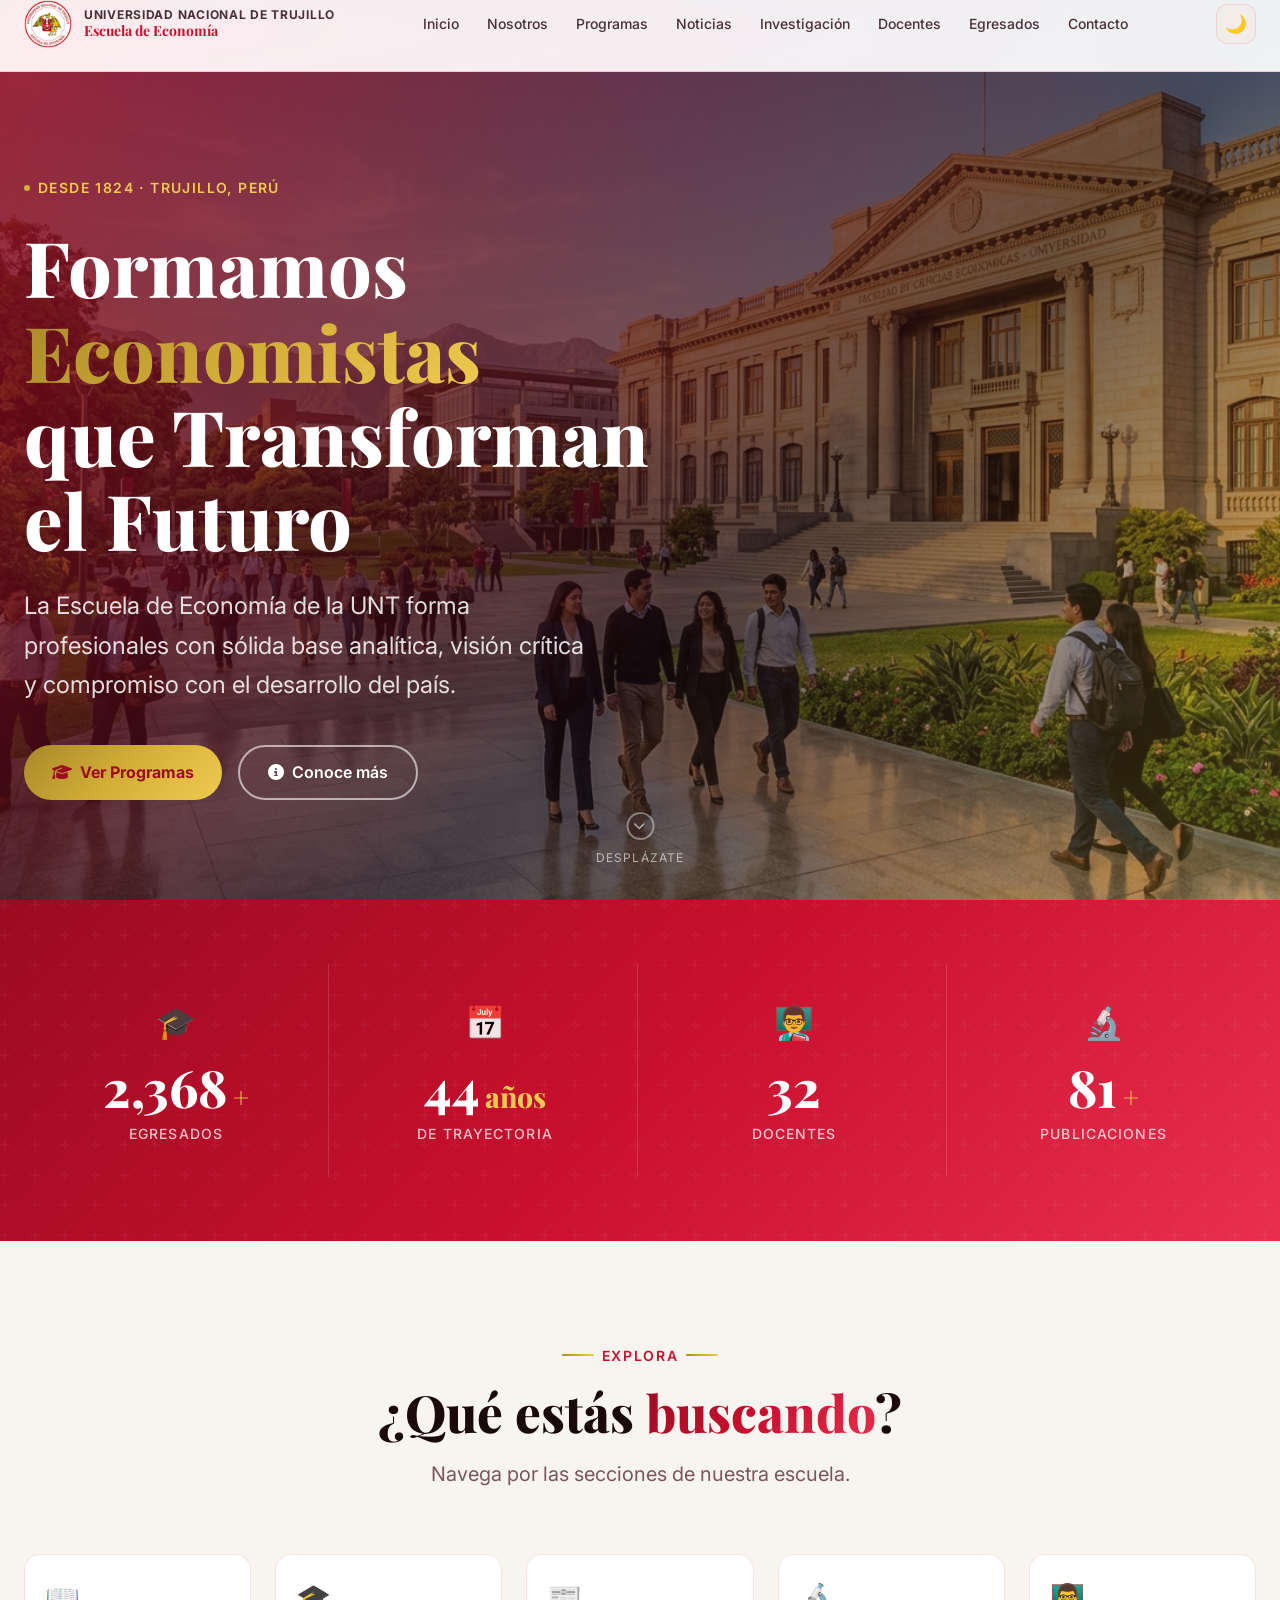
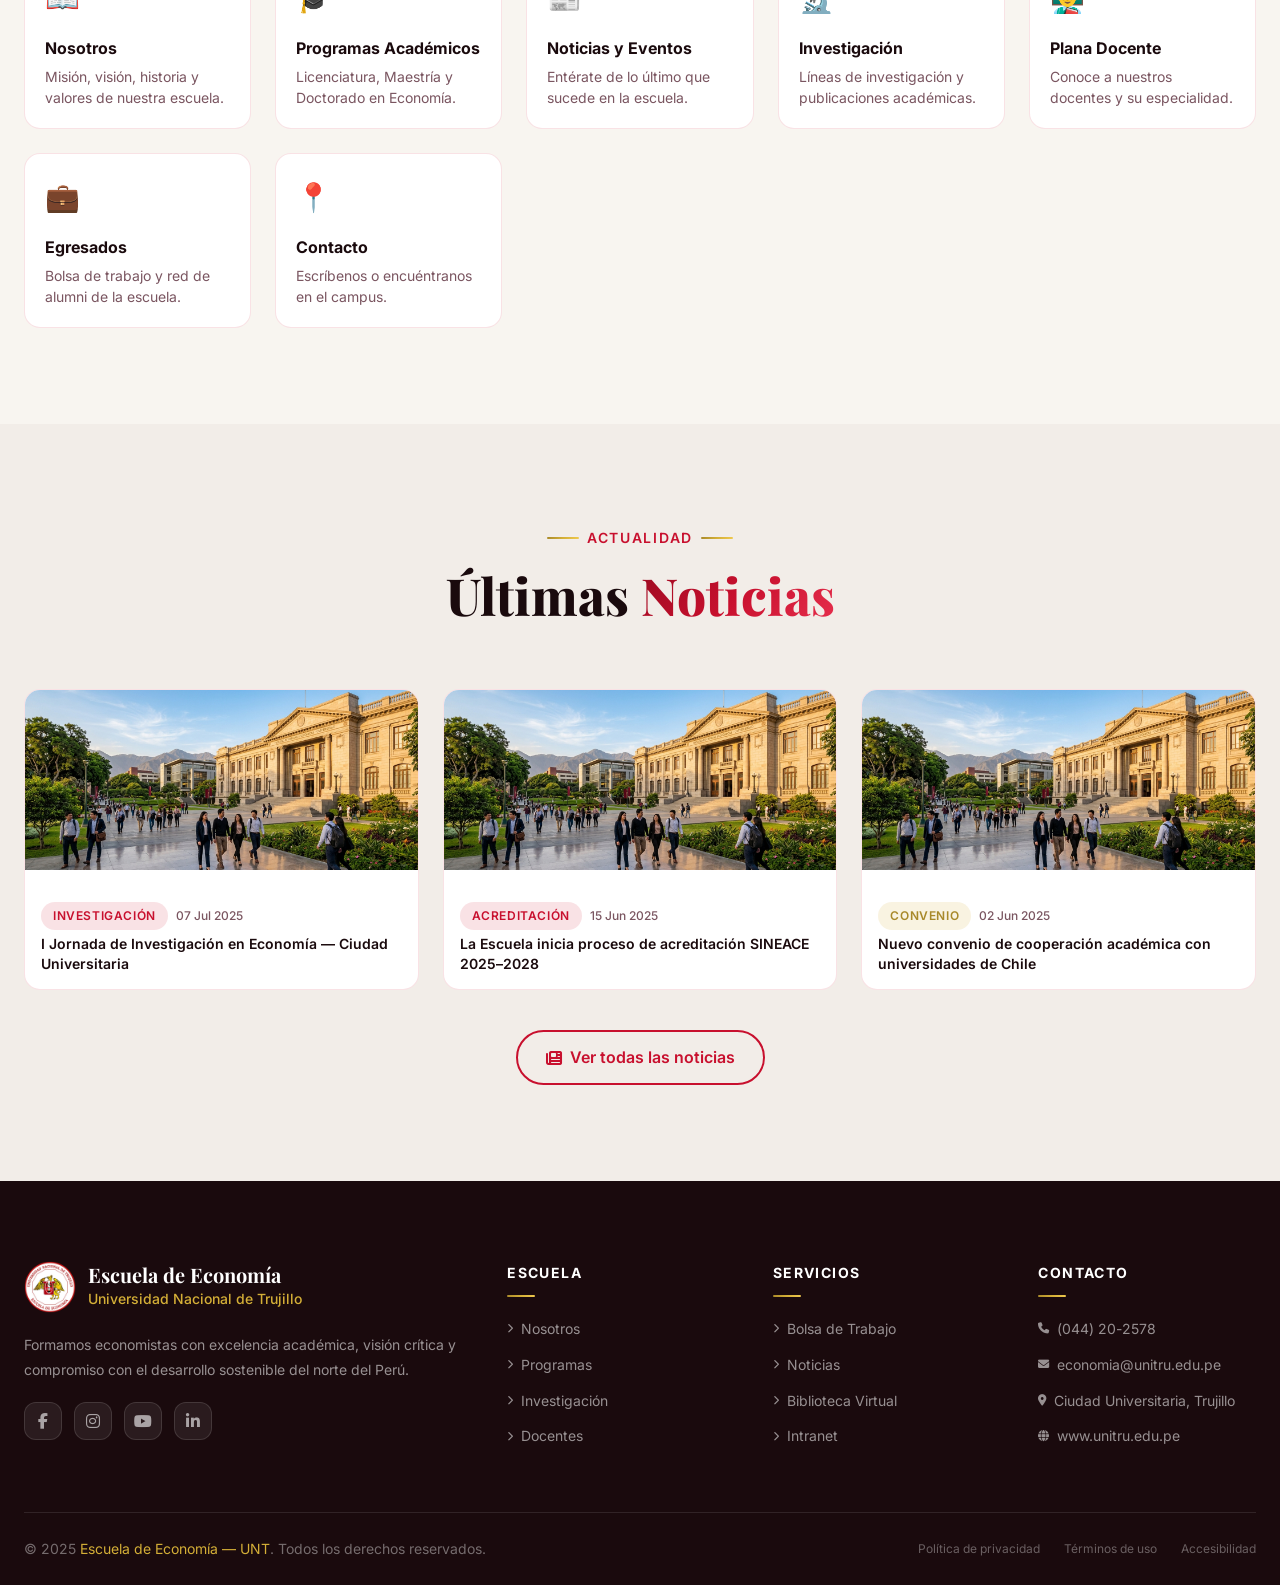
==== commit 60767f8f: "Multi page" ====
--- a/index.html
+++ b/index.html
@@ -3,916 +3,188 @@
 <head>
   <meta charset="UTF-8" />
   <meta name="viewport" content="width=device-width, initial-scale=1.0" />
-  <meta name="description" content="Escuela Académico Profesional de Economía de la Universidad Nacional de Trujillo. Formamos economistas líderes con visión crítica y compromiso social." />
-  <meta name="keywords" content="Economía, UNT, Universidad Nacional de Trujillo, Escuela de Economía, licenciatura, maestría, investigación" />
-  <meta name="author" content="Universidad Nacional de Trujillo" />
-  <meta property="og:title" content="Escuela de Economía — Universidad Nacional de Trujillo" />
-  <meta property="og:description" content="Formamos economistas líderes con visión crítica y compromiso social." />
-  <meta property="og:type" content="website" />
-  <title>Escuela de Economía — Universidad Nacional de Trujillo</title>
-
-  <!-- Font Awesome -->
+  <meta name="description" content="Escuela Académico Profesional de Economía — Universidad Nacional de Trujillo. Formamos economistas líderes con visión crítica y compromiso social." />
+  <title>Inicio — Escuela de Economía · UNT</title>
   <link rel="stylesheet" href="https://cdnjs.cloudflare.com/ajax/libs/font-awesome/6.5.0/css/all.min.css" />
-
-  <!-- CSS -->
   <link rel="stylesheet" href="css/reset.css" />
   <link rel="stylesheet" href="css/variables.css" />
   <link rel="stylesheet" href="css/theme.css" />
   <link rel="stylesheet" href="css/main.css" />
-
-  <!-- Theme script (se ejecuta antes del render para evitar flash) -->
   <script src="js/theme-toggle.js"></script>
-
   <style>
-    /* Back-to-top button */
-    #back-to-top {
-      position: fixed;
-      bottom: 2rem;
-      right: 2rem;
-      width: 48px;
-      height: 48px;
-      border-radius: 50%;
-      background: var(--gradient-primary);
-      color: #fff;
-      display: flex;
-      align-items: center;
-      justify-content: center;
-      font-size: 1.2rem;
-      box-shadow: var(--shadow-lg);
-      cursor: pointer;
-      opacity: 0;
-      transform: translateY(16px);
-      transition: all var(--transition-base);
-      z-index: 900;
-      border: none;
-    }
-    #back-to-top.visible {
-      opacity: 1;
-      transform: translateY(0);
-    }
-    #back-to-top:hover {
-      transform: translateY(-4px);
-      box-shadow: var(--shadow-xl), var(--shadow-glow);
-    }
-    .theme-toggle .bounce-anim {
-      animation: bounceBtn 0.4s ease;
-    }
-    @keyframes bounceBtn {
-      0%  { transform: scale(1); }
-      40% { transform: scale(1.25) rotate(20deg); }
-      100%{ transform: scale(1) rotate(0deg); }
-    }
+    #back-to-top { position:fixed; bottom:2rem; right:2rem; width:48px; height:48px; border-radius:50%; background:var(--gradient-primary); color:#fff; display:flex; align-items:center; justify-content:center; font-size:1.2rem; box-shadow:var(--shadow-lg); cursor:pointer; opacity:0; transform:translateY(16px); transition:all var(--transition-base); z-index:900; border:none; }
+    #back-to-top.visible { opacity:1; transform:translateY(0); }
+    #back-to-top:hover { transform:translateY(-4px); box-shadow:var(--shadow-xl); }
+    @keyframes bounceBtn { 0%{transform:scale(1)} 40%{transform:scale(1.25) rotate(20deg)} 100%{transform:scale(1) rotate(0deg)} }
+    .bounce-anim { animation: bounceBtn 0.4s ease; }
   </style>
 </head>
 <body>
 
-  <!-- ══════════════════════════════════════════
-       NAVBAR
-  ══════════════════════════════════════════ -->
-  <header id="navbar" class="navbar" role="banner">
-    <div class="container">
-      <div class="navbar__inner">
-
-        <!-- Marca -->
-        <a href="#inicio" class="navbar__brand" aria-label="Inicio — Escuela de Economía UNT">
-          <img src="assets/logo/logo_unt.png" alt="Escudo UNT" class="navbar__logo" />
-          <div class="navbar__brand-text">
-            <span class="navbar__brand-title">Universidad Nacional de Trujillo</span>
-            <span class="navbar__brand-sub">Escuela de Economía</span>
-          </div>
-        </a>
-
-        <!-- Nav desktop -->
-        <nav class="navbar__nav" role="navigation" aria-label="Menú principal">
-          <a href="#inicio"       class="navbar__link active">Inicio</a>
-          <a href="#acerca"       class="navbar__link">Nosotros</a>
-          <a href="#programas"    class="navbar__link">Programas</a>
-          <a href="#noticias"     class="navbar__link">Noticias</a>
-          <a href="#investigacion"class="navbar__link">Investigación</a>
-          <a href="#docentes"     class="navbar__link">Docentes</a>
-          <a href="#contacto"     class="navbar__link">Contacto</a>
-        </nav>
-
-        <!-- Acciones -->
-        <div class="navbar__actions">
-          <button
-            id="theme-toggle-btn"
-            class="theme-toggle"
-            aria-label="Cambiar tema"
-            title="Cambiar tema"
-          >🌙</button>
-
-          <button
-            id="navbar-hamburger"
-            class="navbar__hamburger"
-            aria-label="Abrir menú"
-            aria-expanded="false"
-            aria-controls="navbar-mobile"
-          >
-            <span></span>
-            <span></span>
-            <span></span>
-          </button>
-        </div>
-
-      </div>
-    </div>
-  </header>
-
-  <!-- Menú mobile -->
-  <nav id="navbar-mobile" class="navbar__mobile" role="navigation" aria-label="Menú móvil">
-    <a href="#inicio"        class="navbar__mobile-link">🏛️ Inicio</a>
-    <a href="#acerca"        class="navbar__mobile-link">📖 Nosotros</a>
-    <a href="#programas"     class="navbar__mobile-link">🎓 Programas</a>
-    <a href="#noticias"      class="navbar__mobile-link">📰 Noticias</a>
-    <a href="#investigacion" class="navbar__mobile-link">🔬 Investigación</a>
-    <a href="#docentes"      class="navbar__mobile-link">👨‍🏫 Docentes</a>
-    <a href="#egresados"     class="navbar__mobile-link">💼 Egresados</a>
-    <a href="#contacto"      class="navbar__mobile-link">📍 Contacto</a>
-  </nav>
+  <div id="navbar-container"></div>
 
   <main id="main-content">
 
-    <!-- ══════════════════════════════════════════
-         HERO
-    ══════════════════════════════════════════ -->
+    <!-- ══ HERO ══ -->
     <section id="inicio" class="hero" aria-label="Portada principal">
-      <div class="hero__bg" role="img" aria-label="Campus universitario UNT"></div>
+      <div class="hero__bg" role="img" aria-label="Campus UNT"></div>
       <div class="hero__overlay"></div>
-
       <div class="container">
         <div class="hero__content">
           <div class="hero__eyebrow">
             <span class="hero__eyebrow-dot"></span>
             Desde 1824 · Trujillo, Perú
           </div>
-
           <h1 class="hero__title">
-            Formamos <span class="accent">Economistas</span><br />
-            que Transforman<br />el Futuro
+            Formamos <span class="accent">Economistas</span><br/>
+            que Transforman<br/>el Futuro
           </h1>
-
           <p class="hero__subtitle">
             La Escuela de Economía de la UNT forma profesionales con sólida base
             analítica, visión crítica y compromiso con el desarrollo del país.
           </p>
-
           <div class="hero__cta">
-            <a href="#programas" class="btn btn-accent" id="hero-cta-programas">
-              <i class="fa-solid fa-graduation-cap"></i>
-              Ver Programas
+            <a href="programas.html" class="btn btn-accent" id="hero-cta-programas">
+              <i class="fa-solid fa-graduation-cap"></i> Ver Programas
             </a>
-            <a href="#acerca" class="btn btn-outline" id="hero-cta-nosotros" style="border-color:rgba(255,255,255,0.6); color:#fff;">
-              <i class="fa-solid fa-circle-info"></i>
-              Conoce más
+            <a href="nosotros.html" class="btn btn-outline" id="hero-cta-nosotros" style="border-color:rgba(255,255,255,0.6);color:#fff;">
+              <i class="fa-solid fa-circle-info"></i> Conoce más
             </a>
           </div>
         </div>
       </div>
-
       <div class="hero__scroll-hint" aria-hidden="true">
-        <div class="hero__scroll-arrow">
-          <i class="fa-solid fa-chevron-down" style="font-size:0.75rem;"></i>
-        </div>
+        <div class="hero__scroll-arrow"><i class="fa-solid fa-chevron-down" style="font-size:0.75rem;"></i></div>
         <span>Desplázate</span>
       </div>
     </section>
 
-    <!-- ══════════════════════════════════════════
-         ESTADÍSTICAS
-    ══════════════════════════════════════════ -->
-    <section class="stats" aria-label="Estadísticas de la escuela">
+    <!-- ══ ESTADÍSTICAS ══ -->
+    <section class="stats" aria-label="Estadísticas">
       <div class="container">
         <div class="stats__grid">
-
           <div class="stat-card reveal">
             <div class="stat-card__icon">🎓</div>
-            <div class="stat-card__number">
-              <span data-counter="3500">0</span>
-              <span class="suffix">+</span>
-            </div>
+            <div class="stat-card__number"><span data-counter="3500">0</span><span class="suffix">+</span></div>
             <div class="stat-card__label">Egresados</div>
           </div>
-
           <div class="stat-card reveal reveal-delay-1">
             <div class="stat-card__icon">📅</div>
-            <div class="stat-card__number">
-              <span data-counter="65">0</span>
-              <span class="suffix">años</span>
-            </div>
+            <div class="stat-card__number"><span data-counter="65">0</span><span class="suffix">años</span></div>
             <div class="stat-card__label">De trayectoria</div>
           </div>
-
           <div class="stat-card reveal reveal-delay-2">
             <div class="stat-card__icon">👨‍🏫</div>
-            <div class="stat-card__number">
-              <span data-counter="48">0</span>
-              <span class="suffix"></span>
-            </div>
+            <div class="stat-card__number"><span data-counter="48">0</span></div>
             <div class="stat-card__label">Docentes</div>
           </div>
-
           <div class="stat-card reveal reveal-delay-3">
             <div class="stat-card__icon">🔬</div>
-            <div class="stat-card__number">
-              <span data-counter="120">0</span>
-              <span class="suffix">+</span>
-            </div>
+            <div class="stat-card__number"><span data-counter="120">0</span><span class="suffix">+</span></div>
             <div class="stat-card__label">Publicaciones</div>
           </div>
+        </div>
+      </div>
+    </section>
+
+    <!-- ══ ACCESOS RÁPIDOS ══ -->
+    <section class="section" aria-label="Accesos rápidos">
+      <div class="container">
+        <div class="section-header reveal">
+          <div class="section-label">Explora</div>
+          <h2 class="section-title">¿Qué estás <span>buscando</span>?</h2>
+          <p class="section-subtitle">Navega por las secciones de nuestra escuela.</p>
+        </div>
+        <div style="display:grid; grid-template-columns:repeat(auto-fit,minmax(220px,1fr)); gap:var(--space-6);">
+
+          <a href="nosotros.html" class="pillar-card reveal" id="quick-nosotros" style="text-decoration:none;">
+            <div class="pillar-card__icon">📖</div>
+            <div class="pillar-card__title">Nosotros</div>
+            <div class="pillar-card__desc">Misión, visión, historia y valores de nuestra escuela.</div>
+          </a>
+
+          <a href="programas.html" class="pillar-card reveal reveal-delay-1" id="quick-programas" style="text-decoration:none;">
+            <div class="pillar-card__icon">🎓</div>
+            <div class="pillar-card__title">Programas Académicos</div>
+            <div class="pillar-card__desc">Licenciatura, Maestría y Doctorado en Economía.</div>
+          </a>
+
+          <a href="noticias.html" class="pillar-card reveal reveal-delay-2" id="quick-noticias" style="text-decoration:none;">
+            <div class="pillar-card__icon">📰</div>
+            <div class="pillar-card__title">Noticias y Eventos</div>
+            <div class="pillar-card__desc">Entérate de lo último que sucede en la escuela.</div>
+          </a>
+
+          <a href="investigacion.html" class="pillar-card reveal reveal-delay-3" id="quick-investigacion" style="text-decoration:none;">
+            <div class="pillar-card__icon">🔬</div>
+            <div class="pillar-card__title">Investigación</div>
+            <div class="pillar-card__desc">Líneas de investigación y publicaciones académicas.</div>
+          </a>
+
+          <a href="docentes.html" class="pillar-card reveal reveal-delay-1" id="quick-docentes" style="text-decoration:none;">
+            <div class="pillar-card__icon">👨‍🏫</div>
+            <div class="pillar-card__title">Plana Docente</div>
+            <div class="pillar-card__desc">Conoce a nuestros docentes y su especialidad.</div>
+          </a>
+
+          <a href="egresados.html" class="pillar-card reveal reveal-delay-2" id="quick-egresados" style="text-decoration:none;">
+            <div class="pillar-card__icon">💼</div>
+            <div class="pillar-card__title">Egresados</div>
+            <div class="pillar-card__desc">Bolsa de trabajo y red de alumni de la escuela.</div>
+          </a>
+
+          <a href="contacto.html" class="pillar-card reveal reveal-delay-3" id="quick-contacto" style="text-decoration:none;">
+            <div class="pillar-card__icon">📍</div>
+            <div class="pillar-card__title">Contacto</div>
+            <div class="pillar-card__desc">Escríbenos o encuéntranos en el campus.</div>
+          </a>
 
         </div>
       </div>
     </section>
 
-    <!-- ══════════════════════════════════════════
-         ACERCA DE
-    ══════════════════════════════════════════ -->
-    <section id="acerca" class="section" aria-labelledby="acerca-title">
-      <div class="container">
-        <div class="about__grid">
-
-          <div class="about__image-wrap reveal">
-            <img
-              src="assets/images/hero_campus.jpg"
-              alt="Campus de la Universidad Nacional de Trujillo"
-              class="about__image"
-              loading="lazy"
-            />
-            <div class="about__image-badge">
-              <strong>1824</strong>
-              <span>Fundación UNT</span>
-            </div>
-          </div>
-
-          <div class="about__content reveal reveal-delay-2">
-            <div class="section-header" style="text-align:left; margin-bottom:var(--space-8);">
-              <div class="section-label">Nuestra Escuela</div>
-              <h2 id="acerca-title" class="section-title">
-                Una tradición de <span>excelencia</span> académica
-              </h2>
-            </div>
-
-            <p class="about__text">
-              La Escuela Académico Profesional de Economía de la Universidad Nacional de Trujillo
-              es una de las instituciones académicas más reconocidas del norte del Perú. Formamos
-              economistas con sólida preparación teórica y práctica, capaces de contribuir al
-              análisis y solución de los grandes problemas económicos del país.
-            </p>
-
-            <div class="about__pillars">
-              <div class="pillar-card">
-                <div class="pillar-card__icon">🎯</div>
-                <div class="pillar-card__title">Misión</div>
-                <div class="pillar-card__desc">Formar economistas competentes, críticos y comprometidos con el desarrollo sostenible.</div>
-              </div>
-              <div class="pillar-card">
-                <div class="pillar-card__icon">🔭</div>
-                <div class="pillar-card__title">Visión</div>
-                <div class="pillar-card__desc">Ser la escuela de economía líder del norte del Perú, reconocida por su calidad académica.</div>
-              </div>
-              <div class="pillar-card">
-                <div class="pillar-card__icon">⚖️</div>
-                <div class="pillar-card__title">Valores</div>
-                <div class="pillar-card__desc">Integridad, excelencia, innovación, responsabilidad social y pensamiento crítico.</div>
-              </div>
-              <div class="pillar-card">
-                <div class="pillar-card__icon">🌎</div>
-                <div class="pillar-card__title">Impacto</div>
-                <div class="pillar-card__desc">Egresados en instituciones públicas, empresas líderes y organismos internacionales.</div>
-              </div>
-            </div>
-
-            <div style="margin-top:var(--space-6);">
-              <a href="#programas" class="btn btn-primary" id="acerca-cta">
-                <i class="fa-solid fa-arrow-right"></i>
-                Ver programas académicos
-              </a>
-            </div>
-          </div>
-
-        </div>
-      </div>
-    </section>
-
-    <!-- WAVE DIVIDER -->
-    <div class="wave-divider" aria-hidden="true">
-      <svg viewBox="0 0 1440 60" xmlns="http://www.w3.org/2000/svg" preserveAspectRatio="none">
-        <path d="M0,30 C360,60 1080,0 1440,30 L1440,60 L0,60 Z" fill="var(--clr-bg-alt)" />
-      </svg>
-    </div>
-
-    <!-- ══════════════════════════════════════════
-         PROGRAMAS ACADÉMICOS
-    ══════════════════════════════════════════ -->
-    <section id="programas" class="section section--alt" aria-labelledby="programas-title">
-      <div class="container">
-        <div class="section-header reveal">
-          <div class="section-label">Formación Académica</div>
-          <h2 id="programas-title" class="section-title">Nuestros <span>Programas</span></h2>
-          <p class="section-subtitle">
-            Elige el camino que potenciará tu carrera en el mundo de la economía.
-          </p>
-        </div>
-
-        <div class="programs__grid">
-
-          <div class="program-card reveal">
-            <div class="program-card__bg" style="background-image: url('assets/images/hero_campus.jpg'); background-position: left center;"></div>
-            <div class="program-card__overlay"></div>
-            <div class="program-card__content">
-              <span class="program-card__badge">Pregrado</span>
-              <h3 class="program-card__title">Licenciatura en Economía</h3>
-              <p class="program-card__desc">
-                Programa de 5 años con sólida formación en teoría económica, econometría,
-                políticas públicas y gestión empresarial.
-              </p>
-              <a href="#contacto" class="program-card__link" id="prog-licenciatura">
-                Más información <i class="fa-solid fa-arrow-right"></i>
-              </a>
-            </div>
-          </div>
-
-          <div class="program-card reveal reveal-delay-2">
-            <div class="program-card__bg" style="background-image: url('assets/images/hero_campus.jpg'); background-position: center;"></div>
-            <div class="program-card__overlay"></div>
-            <div class="program-card__content">
-              <span class="program-card__badge">Posgrado</span>
-              <h3 class="program-card__title">Maestría en Economía</h3>
-              <p class="program-card__desc">
-                Profundización en economía aplicada, investigación cuantitativa
-                y políticas de desarrollo regional y nacional.
-              </p>
-              <a href="#contacto" class="program-card__link" id="prog-maestria">
-                Más información <i class="fa-solid fa-arrow-right"></i>
-              </a>
-            </div>
-          </div>
-
-          <div class="program-card reveal reveal-delay-3">
-            <div class="program-card__bg" style="background-image: url('assets/images/hero_campus.jpg'); background-position: right center;"></div>
-            <div class="program-card__overlay"></div>
-            <div class="program-card__content">
-              <span class="program-card__badge">Doctorado</span>
-              <h3 class="program-card__title">Doctorado en Ciencias Económicas</h3>
-              <p class="program-card__desc">
-                Formación de alto nivel para investigadores y académicos con impacto
-                en la frontera del conocimiento económico.
-              </p>
-              <a href="#contacto" class="program-card__link" id="prog-doctorado">
-                Más información <i class="fa-solid fa-arrow-right"></i>
-              </a>
-            </div>
-          </div>
-
-        </div>
-      </div>
-    </section>
-
-    <!-- WAVE DIVIDER -->
-    <div class="wave-divider" aria-hidden="true">
-      <svg viewBox="0 0 1440 60" xmlns="http://www.w3.org/2000/svg" preserveAspectRatio="none">
-        <path d="M0,0 C360,60 1080,0 1440,30 L1440,60 L0,60 Z" fill="var(--clr-bg)" />
-      </svg>
-    </div>
-
-    <!-- ══════════════════════════════════════════
-         NOTICIAS Y EVENTOS
-    ══════════════════════════════════════════ -->
-    <section id="noticias" class="section" aria-labelledby="noticias-title">
+    <!-- ══ NOTICIAS DESTACADAS ══ -->
+    <section class="section section--alt" aria-label="Últimas noticias">
       <div class="container">
         <div class="section-header reveal">
           <div class="section-label">Actualidad</div>
-          <h2 id="noticias-title" class="section-title">Noticias y <span>Eventos</span></h2>
-          <p class="section-subtitle">Mantente al día con lo que sucede en nuestra escuela.</p>
+          <h2 class="section-title">Últimas <span>Noticias</span></h2>
         </div>
-
-        <div class="news__layout">
-
-          <!-- Noticia principal -->
-          <div class="news__main-card reveal">
-            <img
-              src="assets/images/hero_campus.jpg"
-              alt="I Jornada de Investigación en Economía"
-              class="news__main-img"
-              loading="lazy"
-            />
-            <div class="news__main-overlay"></div>
-            <div class="news__main-content">
-              <div class="news__main-meta">
-                <span class="badge badge--dark">Investigación</span>
-                <span style="color:rgba(255,255,255,0.65); font-size:var(--text-sm);">
-                  <i class="fa-regular fa-calendar"></i> 7 de julio, 2025
-                </span>
-              </div>
-              <h3 class="news__main-title">
-                I Jornada de Investigación en Economía — Ciudad Universitaria
-              </h3>
+        <div style="display:grid; grid-template-columns:repeat(auto-fit,minmax(280px,1fr)); gap:var(--space-6);">
+          <article class="news-item reveal" style="flex-direction:column;">
+            <img src="assets/images/hero_campus.jpg" alt="Jornada de Investigación" class="news-item__img" style="width:100%;height:180px;" loading="lazy" />
+            <div class="news-item__content" style="padding:var(--space-4);">
+              <div class="news-item__meta"><span class="badge badge--primary">Investigación</span><span class="news-item__date">07 Jul 2025</span></div>
+              <h3 class="news-item__title">I Jornada de Investigación en Economía — Ciudad Universitaria</h3>
             </div>
-          </div>
-
-          <!-- Lista de noticias -->
-          <div class="news__list reveal reveal-delay-2">
-
-            <article class="news-item">
-              <img src="assets/images/hero_campus.jpg" alt="Acreditación" class="news-item__img" loading="lazy" />
-              <div class="news-item__content">
-                <div class="news-item__meta">
-                  <span class="badge badge--primary">Acreditación</span>
-                  <span class="news-item__date">15 Jun 2025</span>
-                </div>
-                <h4 class="news-item__title">La Escuela inicia proceso de acreditación SINEACE 2025–2028</h4>
-              </div>
-            </article>
-
-            <article class="news-item">
-              <img src="assets/images/hero_campus.jpg" alt="Convenio" class="news-item__img" loading="lazy" />
-              <div class="news-item__content">
-                <div class="news-item__meta">
-                  <span class="badge badge--primary">Convenios</span>
-                  <span class="news-item__date">02 Jun 2025</span>
-                </div>
-                <h4 class="news-item__title">Nuevo convenio de cooperación académica con universidades de Chile</h4>
-              </div>
-            </article>
-
-            <article class="news-item">
-              <img src="assets/images/hero_campus.jpg" alt="Conferencia" class="news-item__img" loading="lazy" />
-              <div class="news-item__content">
-                <div class="news-item__meta">
-                  <span class="badge badge--accent">Evento</span>
-                  <span class="news-item__date">20 May 2025</span>
-                </div>
-                <h4 class="news-item__title">Conferencia internacional: Economía Circular y Desarrollo Sostenible en el Perú</h4>
-              </div>
-            </article>
-
-            <article class="news-item">
-              <img src="assets/images/hero_campus.jpg" alt="Egresados" class="news-item__img" loading="lazy" />
-              <div class="news-item__content">
-                <div class="news-item__meta">
-                  <span class="badge badge--primary">Egresados</span>
-                  <span class="news-item__date">08 May 2025</span>
-                </div>
-                <h4 class="news-item__title">Ceremonia de graduación: 112 nuevos economistas al servicio del Perú</h4>
-              </div>
-            </article>
-
-          </div>
+          </article>
+          <article class="news-item reveal reveal-delay-1" style="flex-direction:column;">
+            <img src="assets/images/hero_campus.jpg" alt="Acreditación" class="news-item__img" style="width:100%;height:180px;" loading="lazy" />
+            <div class="news-item__content" style="padding:var(--space-4);">
+              <div class="news-item__meta"><span class="badge badge--primary">Acreditación</span><span class="news-item__date">15 Jun 2025</span></div>
+              <h3 class="news-item__title">La Escuela inicia proceso de acreditación SINEACE 2025–2028</h3>
+            </div>
+          </article>
+          <article class="news-item reveal reveal-delay-2" style="flex-direction:column;">
+            <img src="assets/images/hero_campus.jpg" alt="Convenio" class="news-item__img" style="width:100%;height:180px;" loading="lazy" />
+            <div class="news-item__content" style="padding:var(--space-4);">
+              <div class="news-item__meta"><span class="badge badge--accent">Convenio</span><span class="news-item__date">02 Jun 2025</span></div>
+              <h3 class="news-item__title">Nuevo convenio de cooperación académica con universidades de Chile</h3>
+            </div>
+          </article>
         </div>
-
-        <div class="news__more reveal">
-          <a href="#" class="btn btn-outline" id="btn-ver-noticias">
-            <i class="fa-solid fa-newspaper"></i>
-            Ver todas las noticias
-          </a>
-        </div>
-      </div>
-    </section>
-
-    <!-- ══════════════════════════════════════════
-         INVESTIGACIÓN
-    ══════════════════════════════════════════ -->
-    <section id="investigacion" class="section section--alt" aria-labelledby="investigacion-title">
-      <div class="container">
-        <div class="section-header reveal">
-          <div class="section-label">Ciencia y Conocimiento</div>
-          <h2 id="investigacion-title" class="section-title">Investigación y <span>Publicaciones</span></h2>
-          <p class="section-subtitle">
-            Generamos conocimiento para entender y transformar la realidad económica del Perú.
-          </p>
-        </div>
-
-        <div class="research__grid">
-
-          <div class="research-card reveal">
-            <div class="research-card__icon">📊</div>
-            <h3 class="research-card__title">Economía Regional</h3>
-            <p class="research-card__desc">
-              Análisis del desarrollo económico de La Libertad y el norte peruano,
-              con énfasis en agro-exportaciones, minería y manufactura.
-            </p>
-            <a href="#" class="research-card__link" id="inv-regional">
-              Explorar línea <i class="fa-solid fa-arrow-right"></i>
-            </a>
-          </div>
-
-          <div class="research-card reveal reveal-delay-1">
-            <div class="research-card__icon">💹</div>
-            <h3 class="research-card__title">Macroeconomía y Políticas Públicas</h3>
-            <p class="research-card__desc">
-              Estudio de la política fiscal, monetaria y social en el Perú,
-              con modelos econométricos y evidencia empírica.
-            </p>
-            <a href="#" class="research-card__link" id="inv-macro">
-              Explorar línea <i class="fa-solid fa-arrow-right"></i>
-            </a>
-          </div>
-
-          <div class="research-card reveal reveal-delay-2">
-            <div class="research-card__icon">🌿</div>
-            <h3 class="research-card__title">Economía Ambiental y Sostenibilidad</h3>
-            <p class="research-card__desc">
-              Valoración económica de los recursos naturales, cambio climático
-              e impacto ambiental de las actividades productivas.
-            </p>
-            <a href="#" class="research-card__link" id="inv-ambiental">
-              Explorar línea <i class="fa-solid fa-arrow-right"></i>
-            </a>
-          </div>
-
-          <div class="research-card reveal reveal-delay-1">
-            <div class="research-card__icon">🏘️</div>
-            <h3 class="research-card__title">Economía Social y Pobreza</h3>
-            <p class="research-card__desc">
-              Investigación sobre desigualdad, pobreza multidimensional y
-              efectividad de los programas sociales en el Perú.
-            </p>
-            <a href="#" class="research-card__link" id="inv-social">
-              Explorar línea <i class="fa-solid fa-arrow-right"></i>
-            </a>
-          </div>
-
-          <div class="research-card reveal reveal-delay-2">
-            <div class="research-card__icon">🤖</div>
-            <h3 class="research-card__title">Economía Digital y Fintech</h3>
-            <p class="research-card__desc">
-              Impacto de la transformación digital, criptomonedas, e-commerce
-              y plataformas digitales en la economía peruana.
-            </p>
-            <a href="#" class="research-card__link" id="inv-digital">
-              Explorar línea <i class="fa-solid fa-arrow-right"></i>
-            </a>
-          </div>
-
-          <div class="research-card reveal reveal-delay-3">
-            <div class="research-card__icon">🌐</div>
-            <h3 class="research-card__title">Comercio Internacional</h3>
-            <p class="research-card__desc">
-              Análisis de los TLCs, balanza comercial, competitividad exportadora
-              y cadenas globales de valor en el contexto peruano.
-            </p>
-            <a href="#" class="research-card__link" id="inv-comercio">
-              Explorar línea <i class="fa-solid fa-arrow-right"></i>
-            </a>
-          </div>
-
-        </div>
-      </div>
-    </section>
-
-    <!-- ══════════════════════════════════════════
-         DOCENTES
-    ══════════════════════════════════════════ -->
-    <section id="docentes" class="section" aria-labelledby="docentes-title">
-      <div class="container">
-        <div class="section-header reveal">
-          <div class="section-label">Nuestro Equipo</div>
-          <h2 id="docentes-title" class="section-title">Plana <span>Docente</span></h2>
-          <p class="section-subtitle">
-            Profesionales con experiencia en investigación, sector público y empresa privada.
-          </p>
-        </div>
-
-        <div class="faculty__grid">
-
-          <div class="faculty-card reveal">
-            <div class="faculty-card__img-wrap">
-              <img src="assets/images/hero_campus.jpg" alt="Dr. Carlos Méndez" class="faculty-card__img" loading="lazy" />
-              <div class="faculty-card__overlay">
-                <a href="#" class="faculty-card__social-btn" aria-label="LinkedIn Dr. Méndez" id="doc1-linkedin"><i class="fab fa-linkedin-in"></i></a>
-                <a href="#" class="faculty-card__social-btn" aria-label="Email Dr. Méndez" id="doc1-email"><i class="fa-solid fa-envelope"></i></a>
-              </div>
-            </div>
-            <div class="faculty-card__info">
-              <div class="faculty-card__name">Dr. Carlos Méndez Torres</div>
-              <div class="faculty-card__role">Director de Escuela</div>
-              <div class="faculty-card__specialty">Macroeconomía · Política Fiscal</div>
-            </div>
-          </div>
-
-          <div class="faculty-card reveal reveal-delay-1">
-            <div class="faculty-card__img-wrap">
-              <img src="assets/images/hero_campus.jpg" alt="Dra. Ana Ríos" class="faculty-card__img" loading="lazy" />
-              <div class="faculty-card__overlay">
-                <a href="#" class="faculty-card__social-btn" aria-label="LinkedIn Dra. Ríos" id="doc2-linkedin"><i class="fab fa-linkedin-in"></i></a>
-                <a href="#" class="faculty-card__social-btn" aria-label="Email Dra. Ríos" id="doc2-email"><i class="fa-solid fa-envelope"></i></a>
-              </div>
-            </div>
-            <div class="faculty-card__info">
-              <div class="faculty-card__name">Dra. Ana Ríos Villanueva</div>
-              <div class="faculty-card__role">Docente Principal</div>
-              <div class="faculty-card__specialty">Econometría · Economía Regional</div>
-            </div>
-          </div>
-
-          <div class="faculty-card reveal reveal-delay-2">
-            <div class="faculty-card__img-wrap">
-              <img src="assets/images/hero_campus.jpg" alt="Mg. Luis Paredes" class="faculty-card__img" loading="lazy" />
-              <div class="faculty-card__overlay">
-                <a href="#" class="faculty-card__social-btn" aria-label="LinkedIn Mg. Paredes" id="doc3-linkedin"><i class="fab fa-linkedin-in"></i></a>
-                <a href="#" class="faculty-card__social-btn" aria-label="Email Mg. Paredes" id="doc3-email"><i class="fa-solid fa-envelope"></i></a>
-              </div>
-            </div>
-            <div class="faculty-card__info">
-              <div class="faculty-card__name">Mg. Luis Paredes Castro</div>
-              <div class="faculty-card__role">Docente Asociado</div>
-              <div class="faculty-card__specialty">Finanzas · Mercado de Capitales</div>
-            </div>
-          </div>
-
-          <div class="faculty-card reveal reveal-delay-3">
-            <div class="faculty-card__img-wrap">
-              <img src="assets/images/hero_campus.jpg" alt="Dra. María Gutiérrez" class="faculty-card__img" loading="lazy" />
-              <div class="faculty-card__overlay">
-                <a href="#" class="faculty-card__social-btn" aria-label="LinkedIn Dra. Gutiérrez" id="doc4-linkedin"><i class="fab fa-linkedin-in"></i></a>
-                <a href="#" class="faculty-card__social-btn" aria-label="Email Dra. Gutiérrez" id="doc4-email"><i class="fa-solid fa-envelope"></i></a>
-              </div>
-            </div>
-            <div class="faculty-card__info">
-              <div class="faculty-card__name">Dra. María Gutiérrez Sánchez</div>
-              <div class="faculty-card__role">Docente Principal</div>
-              <div class="faculty-card__specialty">Economía Ambiental · Sostenibilidad</div>
-            </div>
-          </div>
-
-        </div>
-
-        <div style="text-align:center; margin-top:var(--space-12);" class="reveal">
-          <a href="#" class="btn btn-outline" id="btn-ver-docentes">
-            <i class="fa-solid fa-users"></i>
-            Ver toda la plana docente
-          </a>
-        </div>
-      </div>
-    </section>
-
-    <!-- ══════════════════════════════════════════
-         EGRESADOS / BOLSA DE TRABAJO
-    ══════════════════════════════════════════ -->
-    <section id="egresados" class="section alumni" aria-labelledby="egresados-title">
-      <div class="container">
-        <div class="alumni__grid">
-
-          <div class="alumni__content reveal">
-            <div class="section-header" style="text-align:left; margin-bottom:var(--space-8);">
-              <div class="section-label">Red Alumni</div>
-              <h2 id="egresados-title" class="section-title">Egresados y <span>Bolsa de Trabajo</span></h2>
-              <p class="section-subtitle" style="margin:0; text-align:left;">
-                Conectamos a nuestros egresados con oportunidades laborales en el sector público, privado e internacional.
-              </p>
-            </div>
-
-            <div class="job-list">
-
-              <div class="job-card">
-                <div class="job-card__left">
-                  <div class="job-card__title">Analista Económico</div>
-                  <div class="job-card__company">📍 Banco Central de Reserva del Perú</div>
-                </div>
-                <div class="job-card__right">
-                  <span class="job-card__type">Tiempo completo</span>
-                </div>
-              </div>
-
-              <div class="job-card">
-                <div class="job-card__left">
-                  <div class="job-card__title">Consultor en Políticas Públicas</div>
-                  <div class="job-card__company">📍 Ministerio de Economía y Finanzas</div>
-                </div>
-                <div class="job-card__right">
-                  <span class="job-card__type">Contrato</span>
-                </div>
-              </div>
-
-              <div class="job-card">
-                <div class="job-card__left">
-                  <div class="job-card__title">Economista Junior — Proyectos</div>
-                  <div class="job-card__company">📍 Municipalidad Provincial de Trujillo</div>
-                </div>
-                <div class="job-card__right">
-                  <span class="job-card__type">CAS</span>
-                </div>
-              </div>
-
-            </div>
-
-            <div style="margin-top:var(--space-6);">
-              <a href="#" class="btn btn-primary" id="btn-bolsa-trabajo">
-                <i class="fa-solid fa-briefcase"></i>
-                Ver todas las vacantes
-              </a>
-            </div>
-          </div>
-
-          <div class="alumni__visual reveal reveal-delay-2">
-            <div class="alumni__numbers">
-              <div class="alumni-stat">
-                <div class="alumni-stat__number">85%</div>
-                <div class="alumni-stat__label">Empleabilidad al año de egreso</div>
-              </div>
-              <div class="alumni-stat">
-                <div class="alumni-stat__number">+40</div>
-                <div class="alumni-stat__label">Empresas aliadas</div>
-              </div>
-              <div class="alumni-stat">
-                <div class="alumni-stat__number">12</div>
-                <div class="alumni-stat__label">Convenios vigentes</div>
-              </div>
-              <div class="alumni-stat">
-                <div class="alumni-stat__number">8</div>
-                <div class="alumni-stat__label">Países con egresados</div>
-              </div>
-            </div>
-          </div>
-
-        </div>
-      </div>
-    </section>
-
-    <!-- ══════════════════════════════════════════
-         CONTACTO
-    ══════════════════════════════════════════ -->
-    <section id="contacto" class="section" aria-labelledby="contacto-title">
-      <div class="container">
-        <div class="section-header reveal">
-          <div class="section-label">Escríbenos</div>
-          <h2 id="contacto-title" class="section-title">¿Tienes <span>Preguntas</span>?</h2>
-          <p class="section-subtitle">Estamos aquí para orientarte. Contáctanos.</p>
-        </div>
-
-        <div class="contact__grid">
-
-          <!-- Formulario -->
-          <div class="reveal">
-            <form id="contact-form" class="contact-form" novalidate>
-              <div class="form-group">
-                <label for="contact-name">Nombre completo</label>
-                <input type="text" id="contact-name" name="name" placeholder="Tu nombre" required />
-              </div>
-              <div class="form-group">
-                <label for="contact-email">Correo electrónico</label>
-                <input type="email" id="contact-email" name="email" placeholder="correo@ejemplo.com" required />
-              </div>
-              <div class="form-group">
-                <label for="contact-subject">Asunto</label>
-                <select id="contact-subject" name="subject">
-                  <option value="">Seleccionar asunto...</option>
-                  <option value="admision">Admisión</option>
-                  <option value="programas">Programas académicos</option>
-                  <option value="investigacion">Investigación</option>
-                  <option value="egresados">Egresados / Bolsa de trabajo</option>
-                  <option value="otro">Otro</option>
-                </select>
-              </div>
-              <div class="form-group">
-                <label for="contact-message">Mensaje</label>
-                <textarea id="contact-message" name="message" placeholder="¿En qué podemos ayudarte?" required></textarea>
-              </div>
-              <button type="submit" class="btn btn-primary" id="contact-submit" style="width:100%; justify-content:center;">
-                <i class="fa-solid fa-paper-plane"></i>
-                Enviar mensaje
-              </button>
-            </form>
-          </div>
-
-          <!-- Info y mapa -->
-          <div class="contact-info reveal reveal-delay-2">
-            <div class="contact-info__map">
-              <iframe
-                src="https://www.google.com/maps/embed?pb=!1m18!1m12!1m3!1d3949.761834870339!2d-79.04455!3d-8.10956!2m3!1f0!2f0!3f0!3m2!1i1024!2i768!4f13.1!3m3!1m2!1s0x91ad3d8a5c1d18bf%3A0x8b88e8e8e8e8e8e8!2sUniversidad%20Nacional%20de%20Trujillo!5e0!3m2!1ses!2spe!4v1234567890"
-                title="Mapa Universidad Nacional de Trujillo"
-                loading="lazy"
-                referrerpolicy="no-referrer-when-downgrade"
-              ></iframe>
-            </div>
-
-            <div style="display:flex; flex-direction:column; gap:var(--space-5);">
-              <div class="contact-detail">
-                <div class="contact-detail__icon"><i class="fa-solid fa-location-dot"></i></div>
-                <div>
-                  <div class="contact-detail__label">Dirección</div>
-                  <div class="contact-detail__value">Av. Juan Pablo II s/n — Ciudad Universitaria, Trujillo, Perú</div>
-                </div>
-              </div>
-
-              <div class="contact-detail">
-                <div class="contact-detail__icon"><i class="fa-solid fa-phone"></i></div>
-                <div>
-                  <div class="contact-detail__label">Teléfono</div>
-                  <div class="contact-detail__value">(044) 20-2578</div>
-                </div>
-              </div>
-
-              <div class="contact-detail">
-                <div class="contact-detail__icon"><i class="fa-solid fa-envelope"></i></div>
-                <div>
-                  <div class="contact-detail__label">Correo</div>
-                  <div class="contact-detail__value">economia@unitru.edu.pe</div>
-                </div>
-              </div>
-
-              <div class="contact-detail">
-                <div class="contact-detail__icon"><i class="fa-solid fa-clock"></i></div>
-                <div>
-                  <div class="contact-detail__label">Horario de atención</div>
-                  <div class="contact-detail__value">Lun – Vie: 8:00 AM – 6:00 PM</div>
-                </div>
-              </div>
-            </div>
-          </div>
-
+        <div style="text-align:center;margin-top:var(--space-10);" class="reveal">
+          <a href="noticias.html" class="btn btn-outline" id="home-ver-noticias"><i class="fa-solid fa-newspaper"></i> Ver todas las noticias</a>
         </div>
       </div>
     </section>
 
   </main>
 
-  <!-- ══════════════════════════════════════════
-       FOOTER
-  ══════════════════════════════════════════ -->
-  <footer class="footer" role="contentinfo">
-    <div class="container">
-      <div class="footer__grid">
+  <div id="footer-container"></div>
 
-        <!-- Marca -->
-        <div class="footer__brand">
-          <div class="footer__logo-wrap">
-            <img src="assets/logo/logo_unt.png" alt="Escudo UNT" class="footer__logo" />
-            <div>
-              <div class="footer__brand-name">Escuela de Economía</div>
-              <div class="footer__brand-sub">Universidad Nacional de Trujillo</div>
-            </div>
-          </div>
-          <p class="footer__desc">
-            Formamos economistas con excelencia académica, visión crítica y
-            compromiso con el desarrollo sostenible del norte del Perú.
-          </p>
-          <div class="footer__social">
-            <a href="#" class="footer__social-btn" aria-label="Facebook" id="footer-facebook"><i class="fab fa-facebook-f"></i></a>
-            <a href="#" class="footer__social-btn" aria-label="Instagram" id="footer-instagram"><i class="fab fa-instagram"></i></a>
-            <a href="#" class="footer__social-btn" aria-label="YouTube" id="footer-youtube"><i class="fab fa-youtube"></i></a>
-            <a href="#" class="footer__social-btn" aria-label="LinkedIn" id="footer-linkedin"><i class="fab fa-linkedin-in"></i></a>
-          </div>
-        </div>
-
-        <!-- Links rápidos -->
-        <div>
-          <div class="footer__col-title">Escuela</div>
-          <div class="footer__links">
-            <a href="#acerca"       class="footer__link"><i class="fa-solid fa-chevron-right" style="font-size:0.6rem;"></i> Nosotros</a>
-            <a href="#programas"    class="footer__link"><i class="fa-solid fa-chevron-right" style="font-size:0.6rem;"></i> Programas</a>
-            <a href="#investigacion"class="footer__link"><i class="fa-solid fa-chevron-right" style="font-size:0.6rem;"></i> Investigación</a>
-            <a href="#docentes"     class="footer__link"><i class="fa-solid fa-chevron-right" style="font-size:0.6rem;"></i> Docentes</a>
-          </div>
-        </div>
-
-        <!-- Servicios -->
-        <div>
-          <div class="footer__col-title">Servicios</div>
-          <div class="footer__links">
-            <a href="#egresados" class="footer__link"><i class="fa-solid fa-chevron-right" style="font-size:0.6rem;"></i> Bolsa de Trabajo</a>
-            <a href="#noticias"  class="footer__link"><i class="fa-solid fa-chevron-right" style="font-size:0.6rem;"></i> Noticias</a>
-            <a href="#"          class="footer__link" id="footer-biblioteca"><i class="fa-solid fa-chevron-right" style="font-size:0.6rem;"></i> Biblioteca Virtual</a>
-            <a href="#"          class="footer__link" id="footer-intranet"><i class="fa-solid fa-chevron-right" style="font-size:0.6rem;"></i> Intranet</a>
-          </div>
-        </div>
-
-        <!-- Contacto rápido -->
-        <div>
-          <div class="footer__col-title">Contacto</div>
-          <div class="footer__links">
-            <a href="tel:044202578"               class="footer__link"><i class="fa-solid fa-phone" style="font-size:0.7rem;"></i> (044) 20-2578</a>
-            <a href="mailto:economia@unitru.edu.pe" class="footer__link"><i class="fa-solid fa-envelope" style="font-size:0.7rem;"></i> economia@unitru.edu.pe</a>
-            <a href="#contacto"                   class="footer__link"><i class="fa-solid fa-location-dot" style="font-size:0.7rem;"></i> Ciudad Universitaria, Trujillo</a>
-            <a href="https://www.unitru.edu.pe" target="_blank" rel="noopener" class="footer__link"><i class="fa-solid fa-globe" style="font-size:0.7rem;"></i> www.unitru.edu.pe</a>
-          </div>
-        </div>
-
-      </div>
-
-      <!-- Bottom bar -->
-      <div class="footer__bottom">
-        <div class="footer__copy">
-          © 2025 <span>Escuela de Economía — UNT</span>. Todos los derechos reservados.
-        </div>
-        <div class="footer__legal">
-          <a href="#">Política de privacidad</a>
-          <a href="#">Términos de uso</a>
-          <a href="#">Accesibilidad</a>
-        </div>
-      </div>
-    </div>
-  </footer>
-
-  <!-- Botón volver arriba -->
-  <button id="back-to-top" aria-label="Volver al inicio" title="Volver al inicio">
-    <i class="fa-solid fa-chevron-up"></i>
-  </button>
-
-  <!-- Scripts -->
+  <script src="js/components.js"></script>
   <script src="js/navbar.js" defer></script>
   <script src="js/animations.js" defer></script>
-
 </body>
 </html>
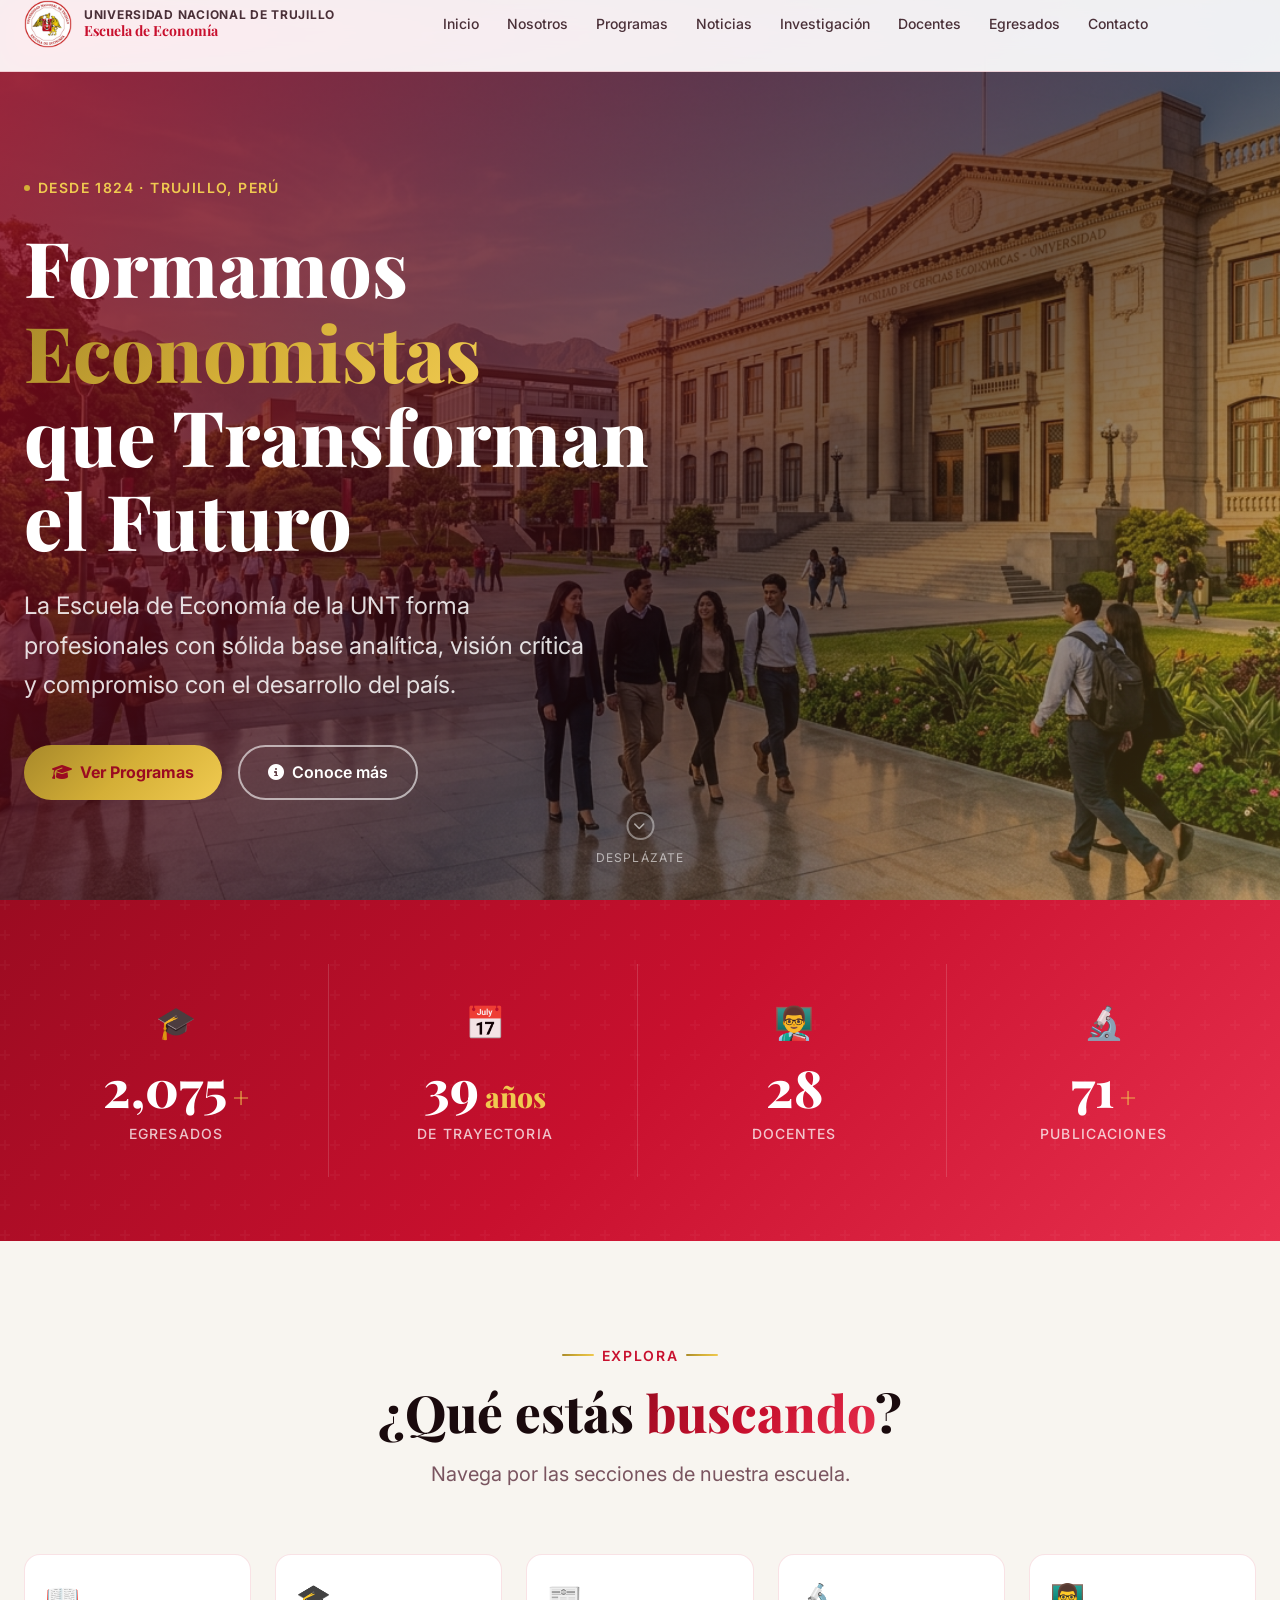
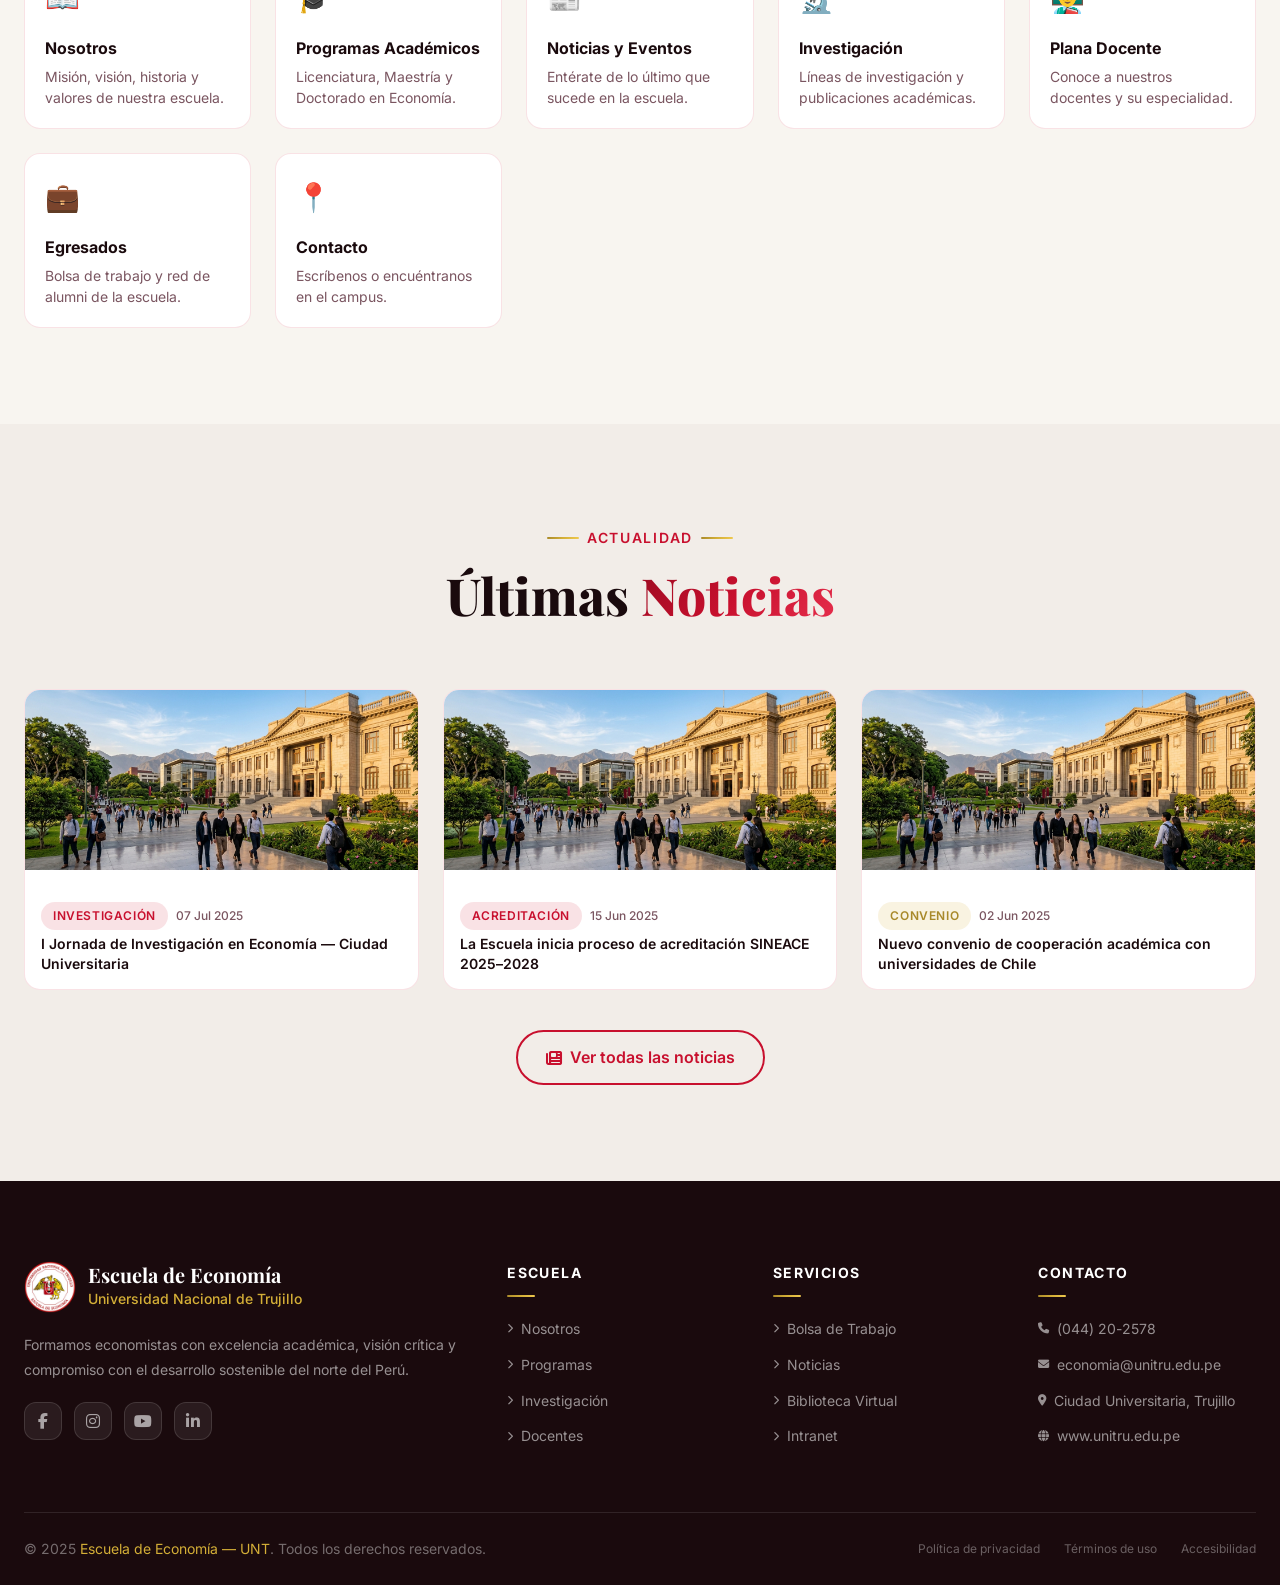
==== commit 8c829c3a: "Ahora sí, chau negrooooooooo" ====
--- a/index.html
+++ b/index.html
@@ -1,5 +1,5 @@
-<!DOCTYPE html>
-<html lang="es" data-theme="light">
+﻿<!DOCTYPE html>
+<html lang="es">
 <head>
   <meta charset="UTF-8" />
   <meta name="viewport" content="width=device-width, initial-scale=1.0" />
@@ -10,7 +10,6 @@
   <link rel="stylesheet" href="css/variables.css" />
   <link rel="stylesheet" href="css/theme.css" />
   <link rel="stylesheet" href="css/main.css" />
-  <script src="js/theme-toggle.js"></script>
   <style>
     #back-to-top { position:fixed; bottom:2rem; right:2rem; width:48px; height:48px; border-radius:50%; background:var(--gradient-primary); color:#fff; display:flex; align-items:center; justify-content:center; font-size:1.2rem; box-shadow:var(--shadow-lg); cursor:pointer; opacity:0; transform:translateY(16px); transition:all var(--transition-base); z-index:900; border:none; }
     #back-to-top.visible { opacity:1; transform:translateY(0); }
@@ -188,3 +187,5 @@
   <script src="js/animations.js" defer></script>
 </body>
 </html>
+
+
--- a/css/theme.css
+++ b/css/theme.css
@@ -1,11 +1,11 @@
 /* =============================================
-   THEME CSS — Dark / Light Mode
+   THEME CSS — Solo modo claro (dark mode eliminado)
    UNT Economía
    ============================================= */
 
-/* ── Light Mode (por defecto) ── */
-[data-theme="light"],
-:root:not([data-theme="dark"]) {
+/* Forzar siempre modo claro */
+:root,
+html {
   --clr-bg:             #F8F5F0;
   --clr-bg-alt:         #F2EDE8;
   --clr-surface:        #FFFFFF;
@@ -20,58 +20,3 @@
   --shadow-card:        0 4px 24px rgba(155, 11, 33, 0.08);
   color-scheme: light;
 }
-
-/* ── Dark Mode ── */
-[data-theme="dark"] {
-  --clr-bg:             #0d0508;
-  --clr-bg-alt:         #150a0c;
-  --clr-surface:        #1e0d10;
-  --clr-surface-2:      #2a1318;
-  --clr-border:         rgba(200, 16, 46, 0.2);
-  --clr-text:           #F0EBE8;
-  --clr-text-secondary: #c8b5ba;
-  --clr-text-muted:     #9a7880;
-  --clr-navbar-bg:      rgba(13, 5, 8, 0.95);
-  --clr-navbar-border:  rgba(200, 16, 46, 0.25);
-  --clr-footer-bg:      #080305;
-  --shadow-card:        0 4px 24px rgba(0, 0, 0, 0.4);
-  --gradient-hero:      linear-gradient(135deg, rgba(155,11,33,0.92) 0%, rgba(13,5,8,0.75) 60%, rgba(212,175,55,0.2) 100%);
-  color-scheme: dark;
-}
-
-/* ── Detección automática del sistema ── */
-@media (prefers-color-scheme: dark) {
-  :root:not([data-theme="light"]) {
-    --clr-bg:             #0d0508;
-    --clr-bg-alt:         #150a0c;
-    --clr-surface:        #1e0d10;
-    --clr-surface-2:      #2a1318;
-    --clr-border:         rgba(200, 16, 46, 0.2);
-    --clr-text:           #F0EBE8;
-    --clr-text-secondary: #c8b5ba;
-    --clr-text-muted:     #9a7880;
-    --clr-navbar-bg:      rgba(13, 5, 8, 0.95);
-    --clr-navbar-border:  rgba(200, 16, 46, 0.25);
-    --clr-footer-bg:      #080305;
-    --shadow-card:        0 4px 24px rgba(0, 0, 0, 0.4);
-    color-scheme: dark;
-  }
-}
-
-/* ── Transición suave al cambiar tema ── */
-*,
-*::before,
-*::after {
-  transition:
-    background-color var(--transition-base),
-    border-color var(--transition-base),
-    color var(--transition-fast),
-    box-shadow var(--transition-base);
-}
-
-/* Excepciones — no animar estas propiedades */
-img,
-video,
-.no-theme-transition {
-  transition: none !important;
-}
--- a/css/main.css
+++ b/css/main.css
@@ -282,27 +282,6 @@
   flex-shrink: 0;
 }
 
-/* Toggle de tema */
-.theme-toggle {
-  display: flex;
-  align-items: center;
-  justify-content: center;
-  width: 40px;
-  height: 40px;
-  border-radius: var(--radius-md);
-  background: var(--clr-bg-alt);
-  border: 1px solid var(--clr-border);
-  color: var(--clr-text-secondary);
-  transition: all var(--transition-base);
-  font-size: 1.1rem;
-}
-
-.theme-toggle:hover {
-  background: rgba(200,16,46,0.1);
-  color: var(--clr-primary);
-  border-color: var(--clr-primary);
-  transform: rotate(15deg);
-}
 
 /* Hamburger */
 .navbar__hamburger {
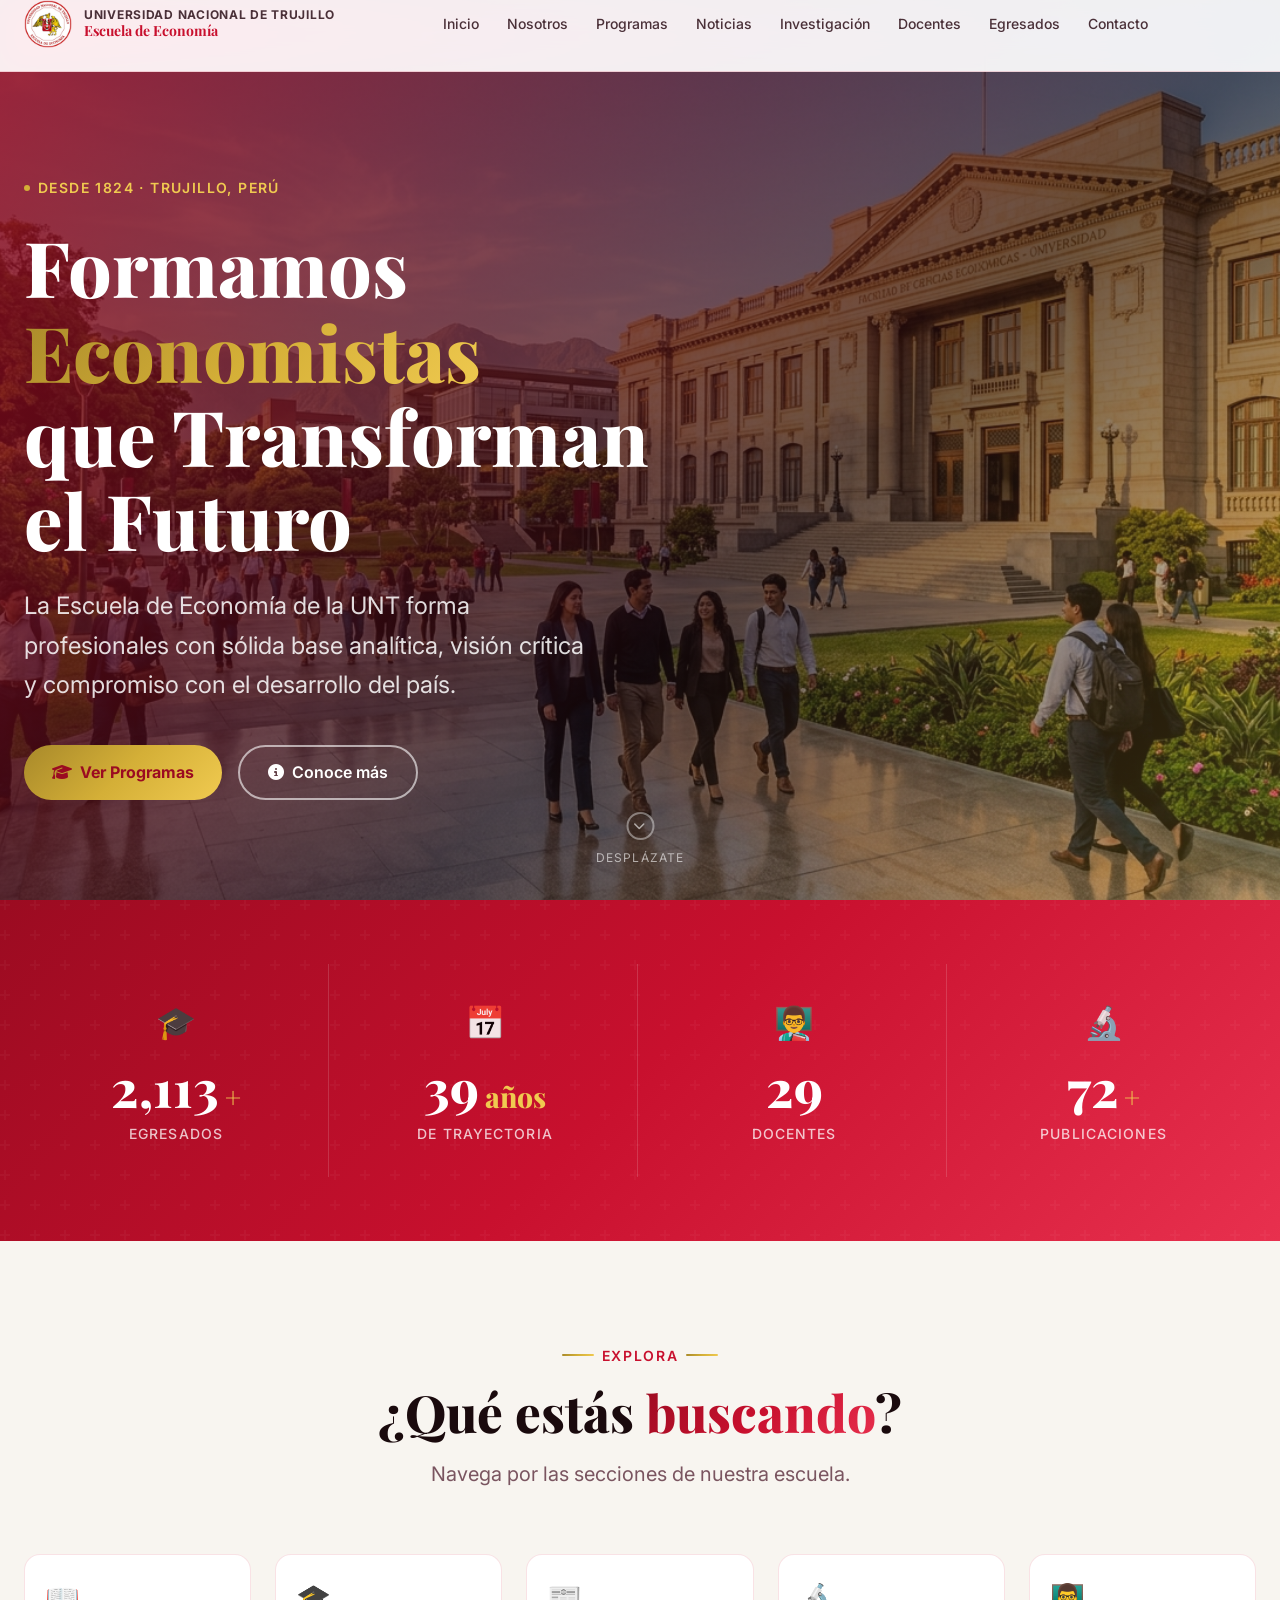
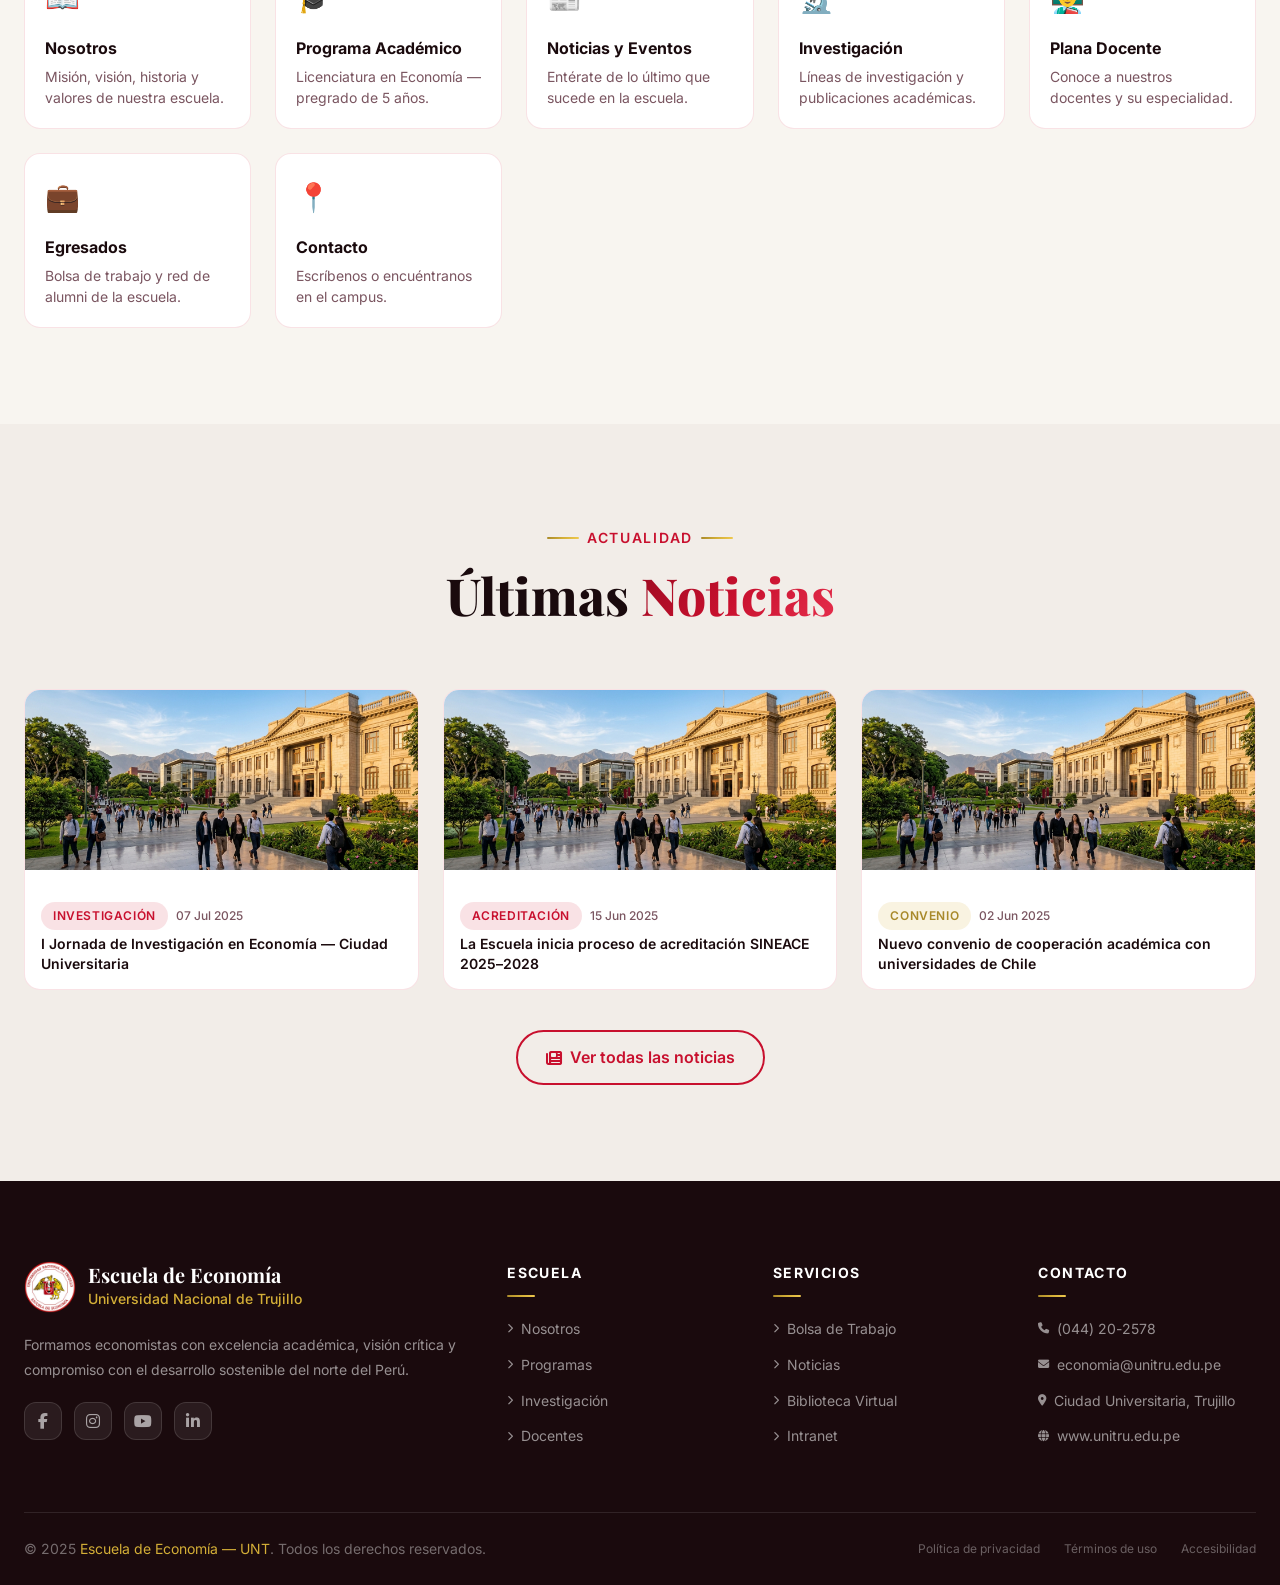
==== commit 58c61193: "Corrige el encabezado y actualiza descripciones de programas académicos en HTML" ====
--- a/index.html
+++ b/index.html
@@ -1,4 +1,4 @@
-﻿<!DOCTYPE html>
+<!DOCTYPE html>
 <html lang="es">
 <head>
   <meta charset="UTF-8" />
@@ -104,8 +104,8 @@
 
           <a href="programas.html" class="pillar-card reveal reveal-delay-1" id="quick-programas" style="text-decoration:none;">
             <div class="pillar-card__icon">🎓</div>
-            <div class="pillar-card__title">Programas Académicos</div>
-            <div class="pillar-card__desc">Licenciatura, Maestría y Doctorado en Economía.</div>
+            <div class="pillar-card__title">Programa Académico</div>
+            <div class="pillar-card__desc">Licenciatura en Economía — pregrado de 5 años.</div>
           </a>
 
           <a href="noticias.html" class="pillar-card reveal reveal-delay-2" id="quick-noticias" style="text-decoration:none;">
